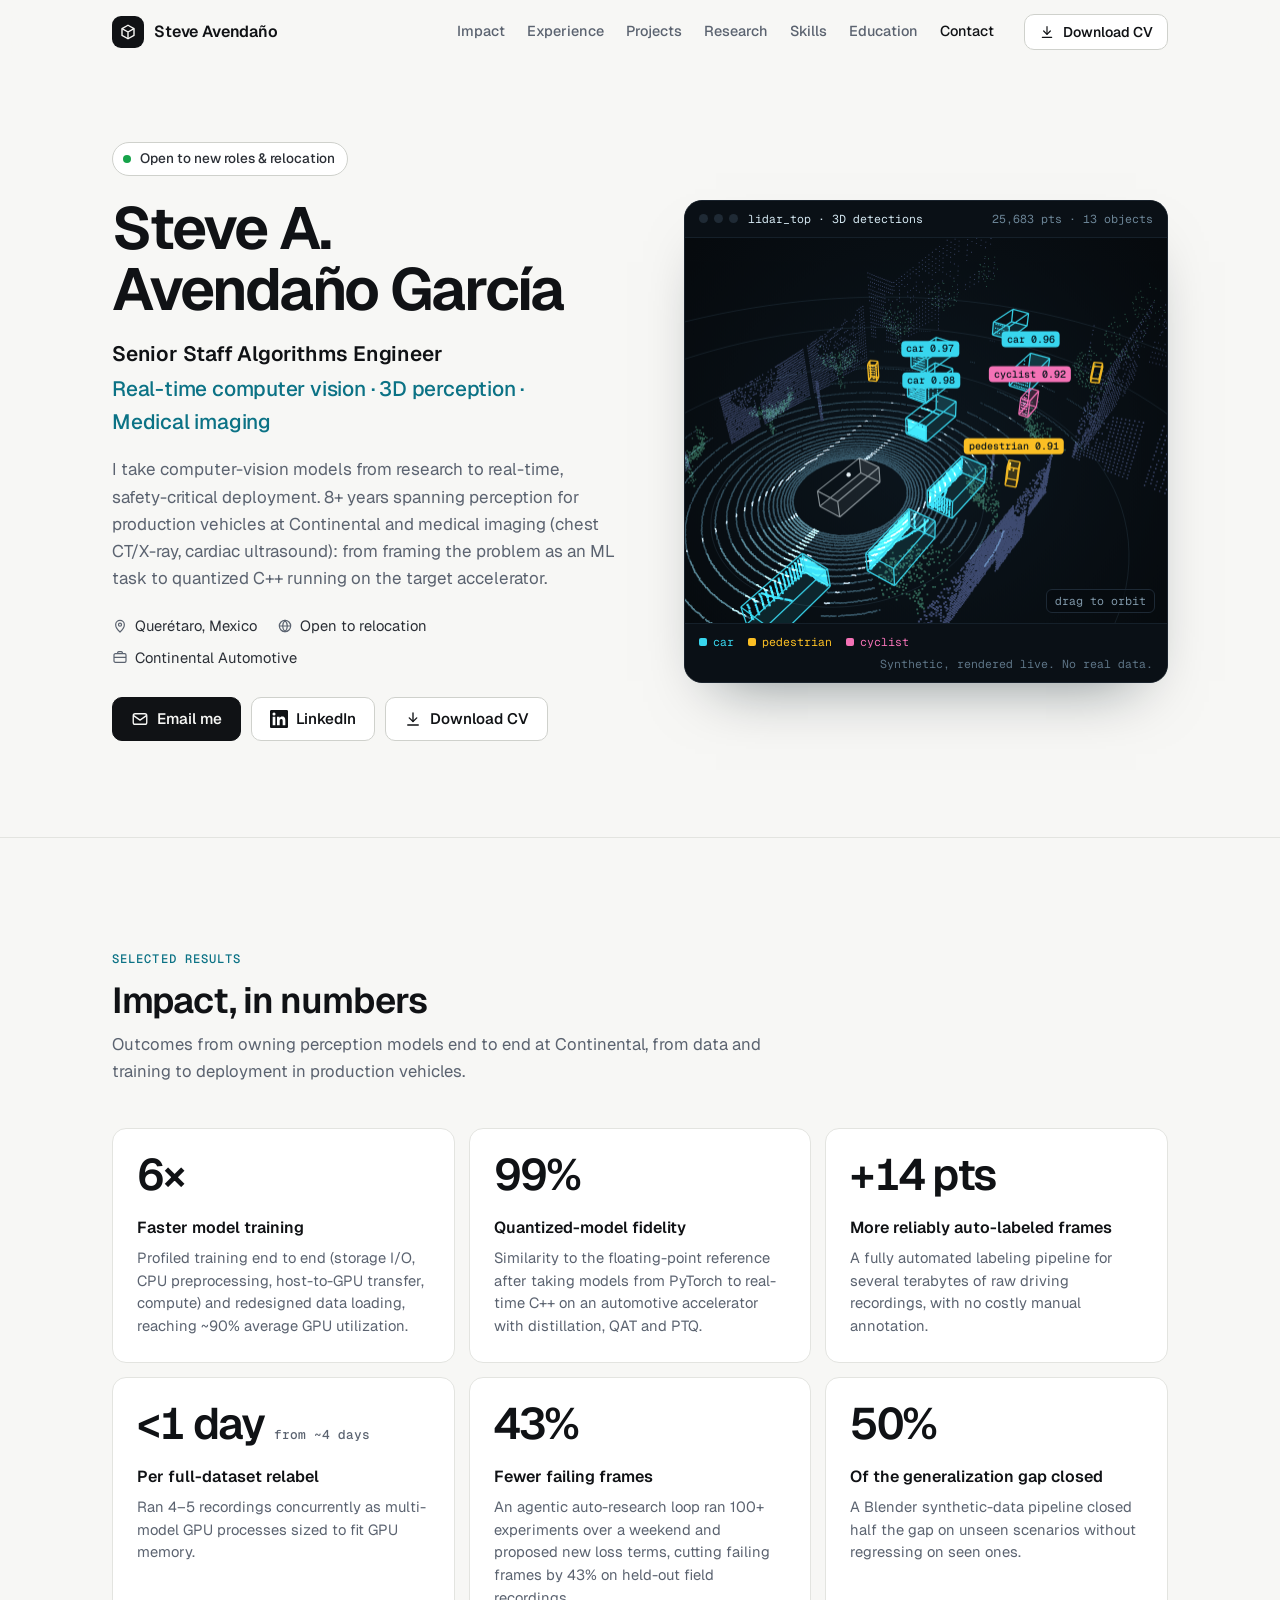
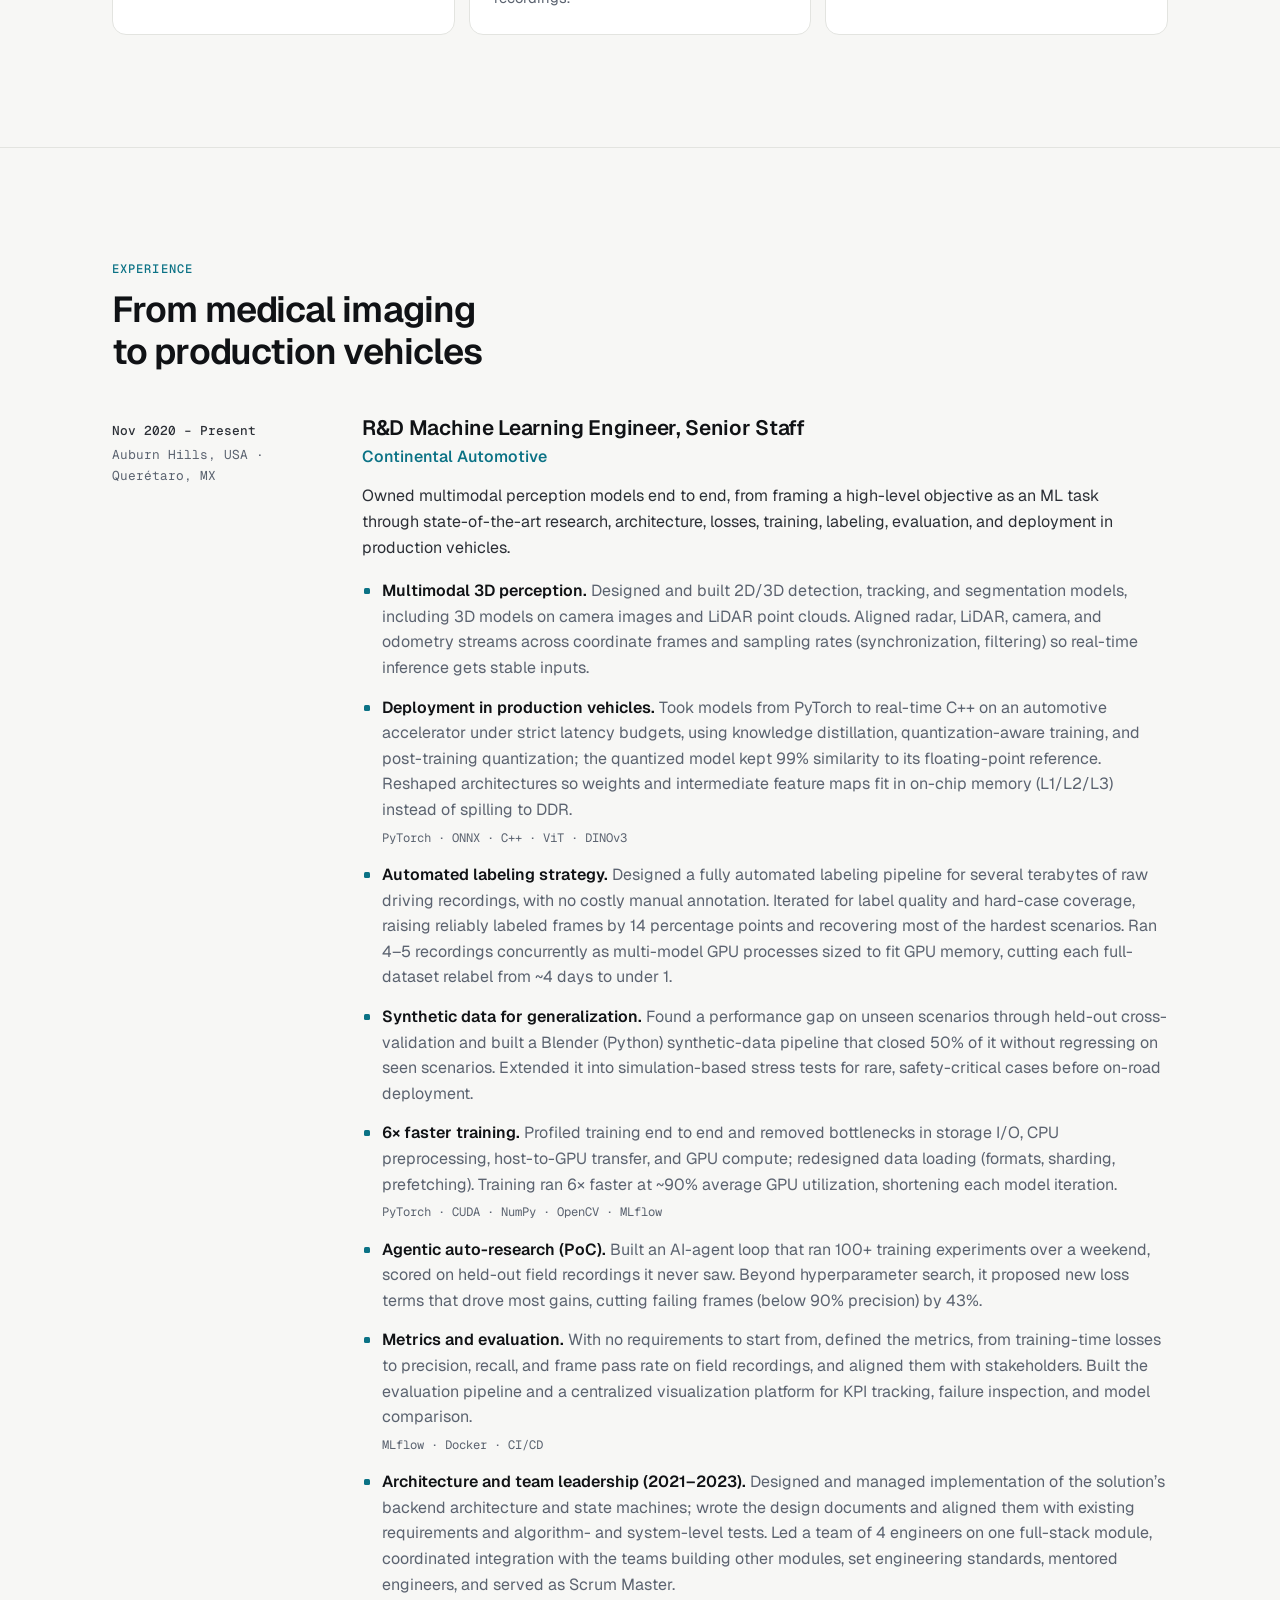
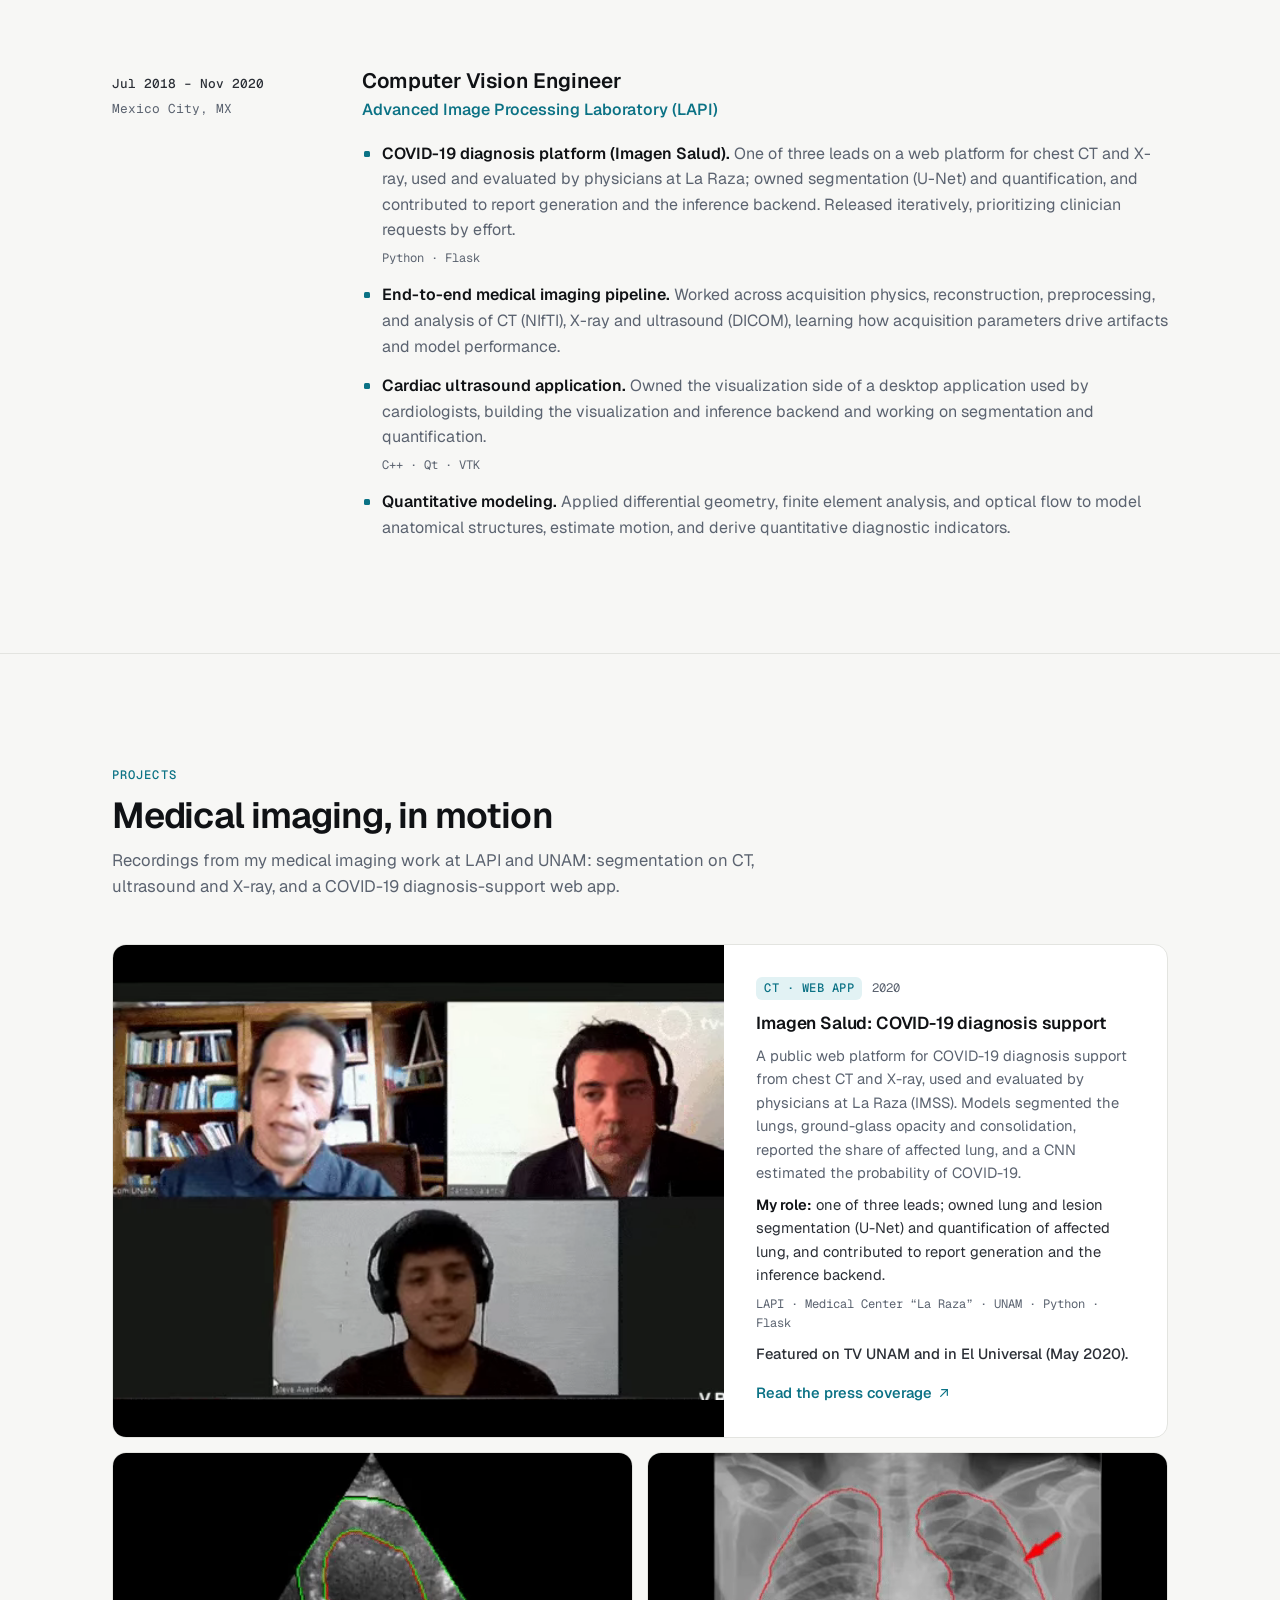
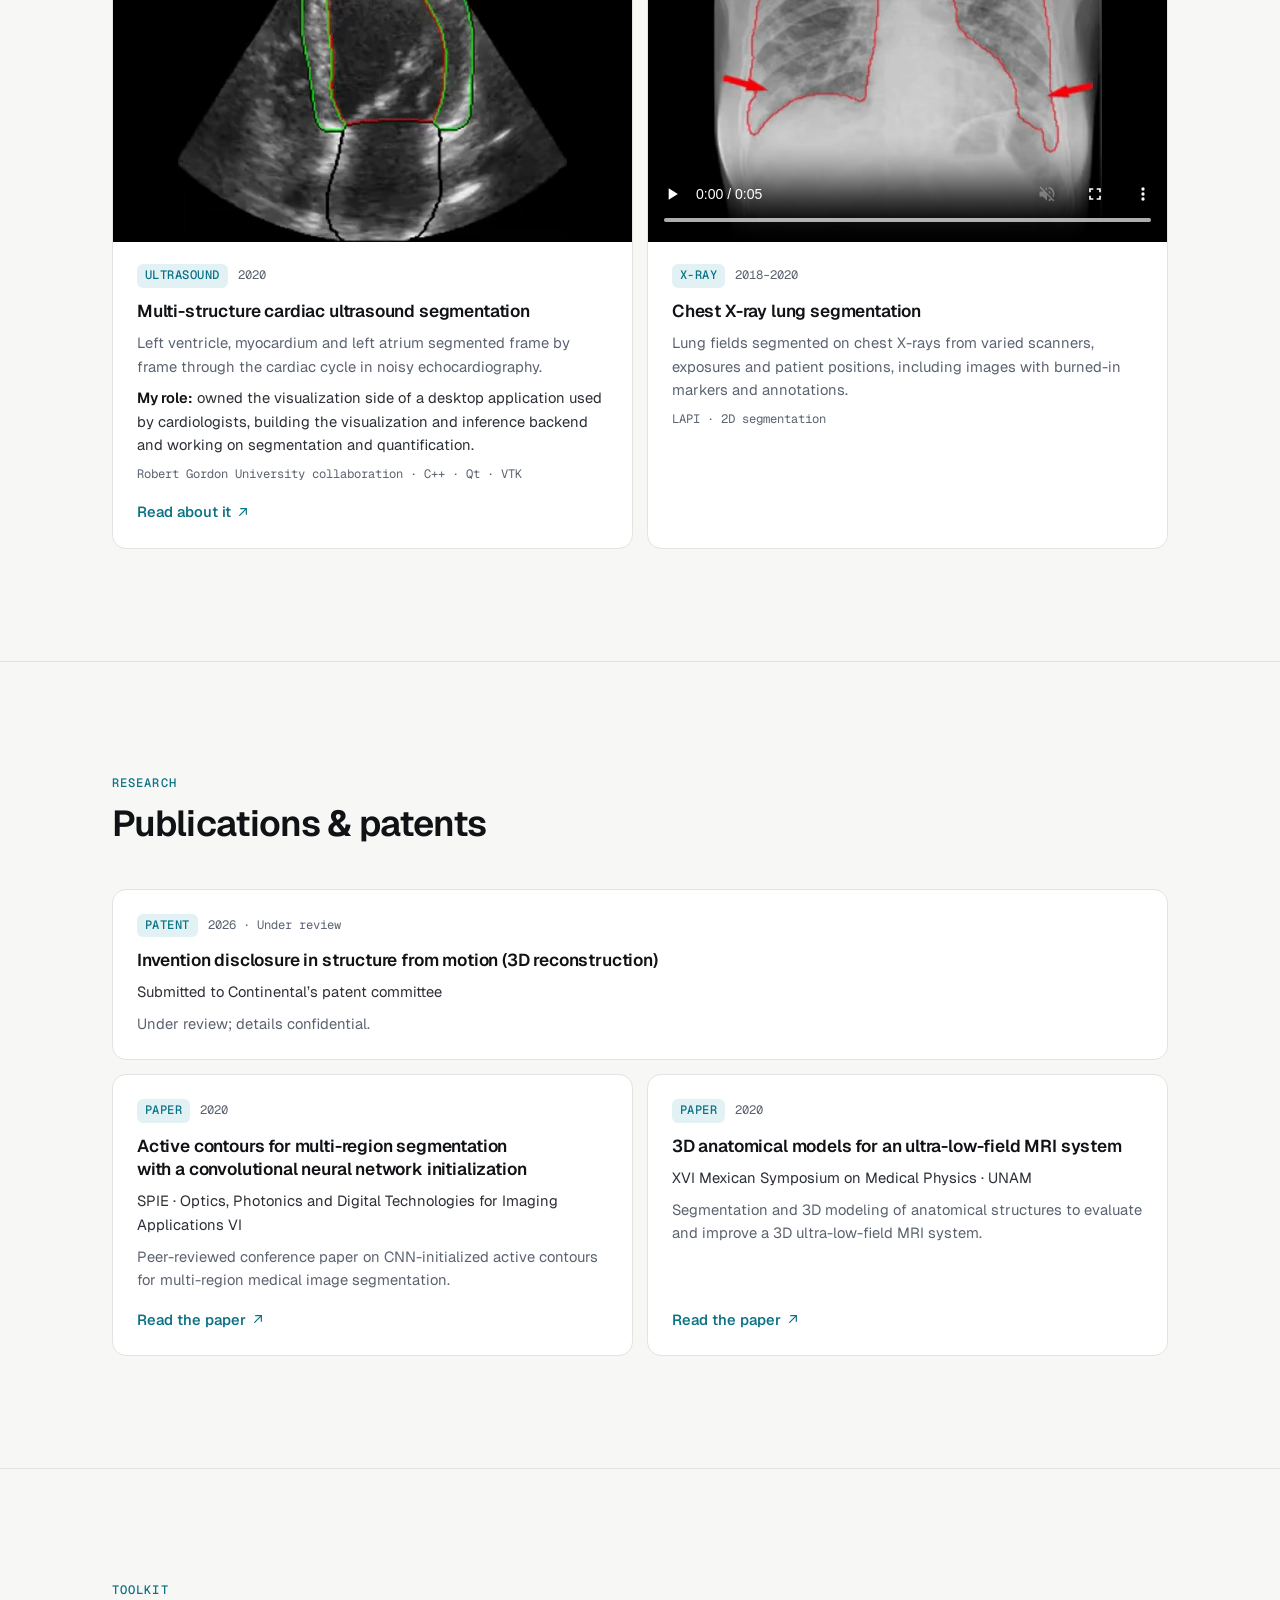
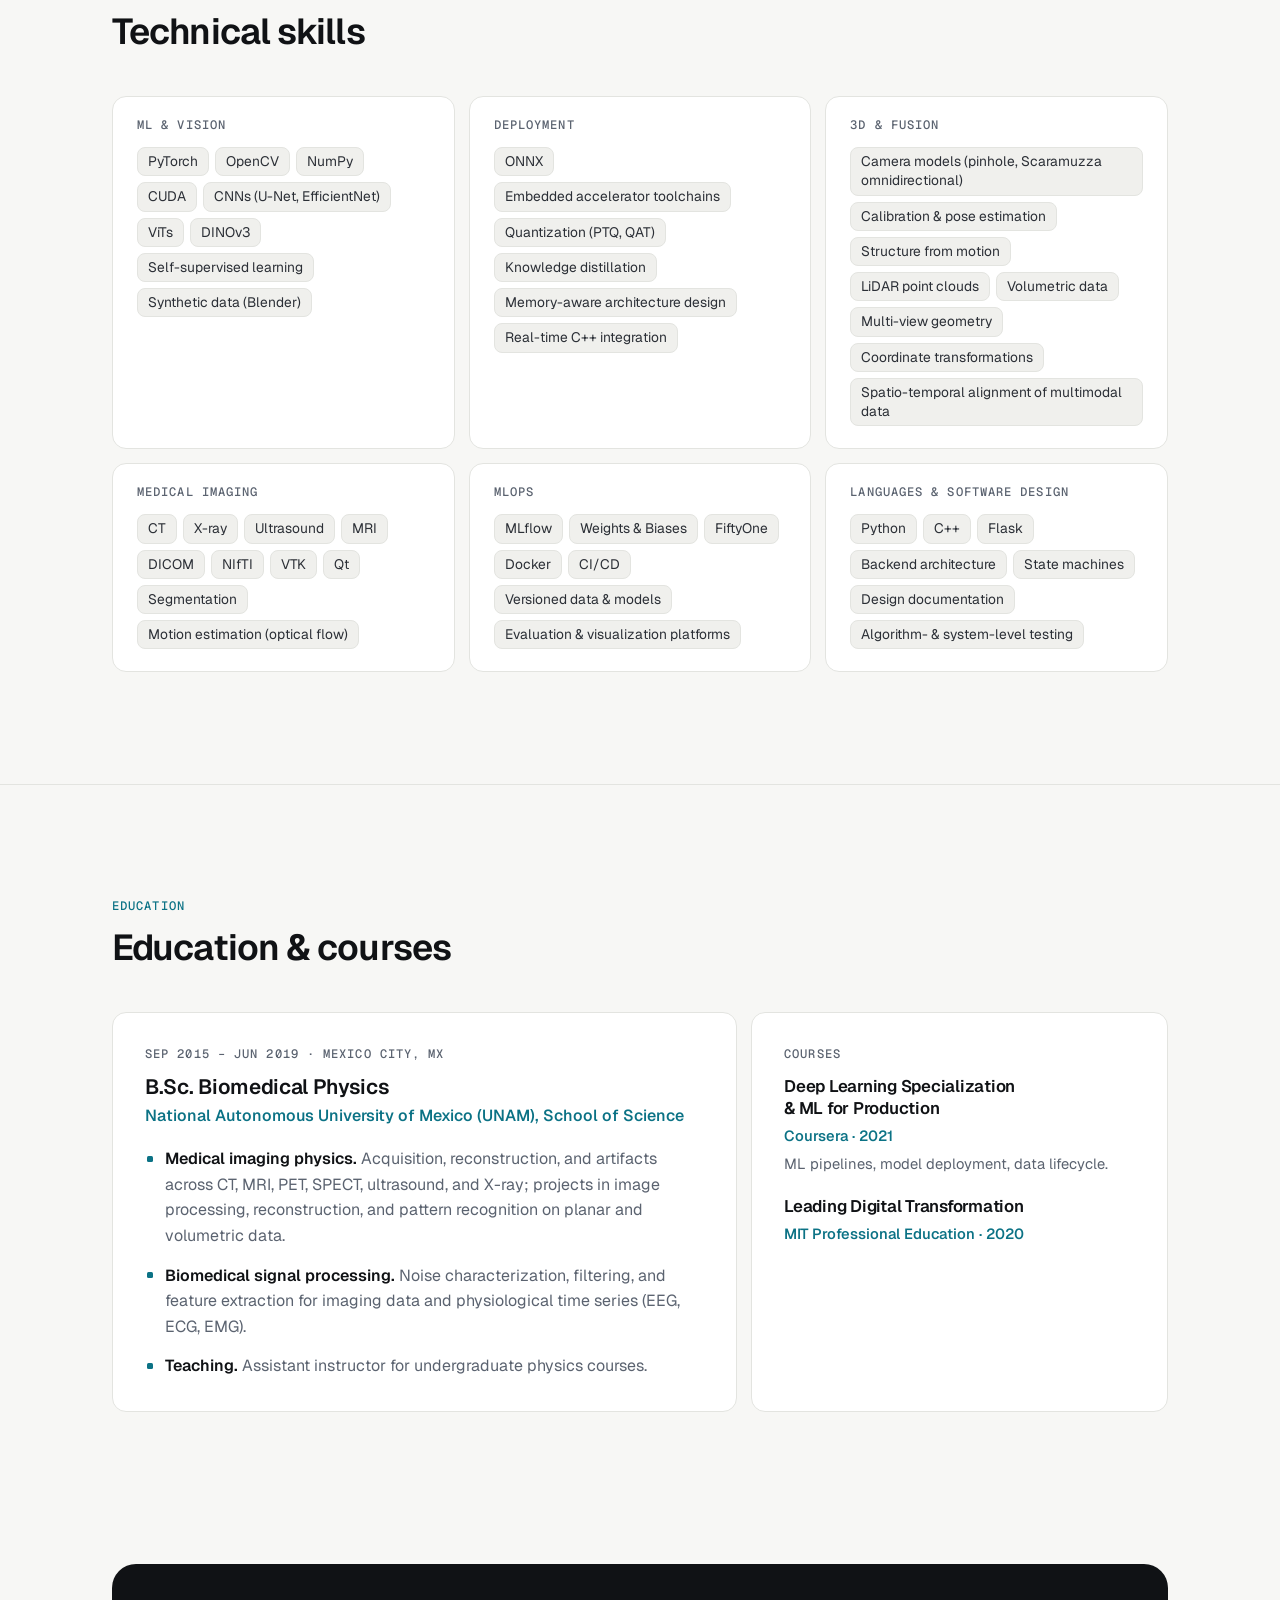
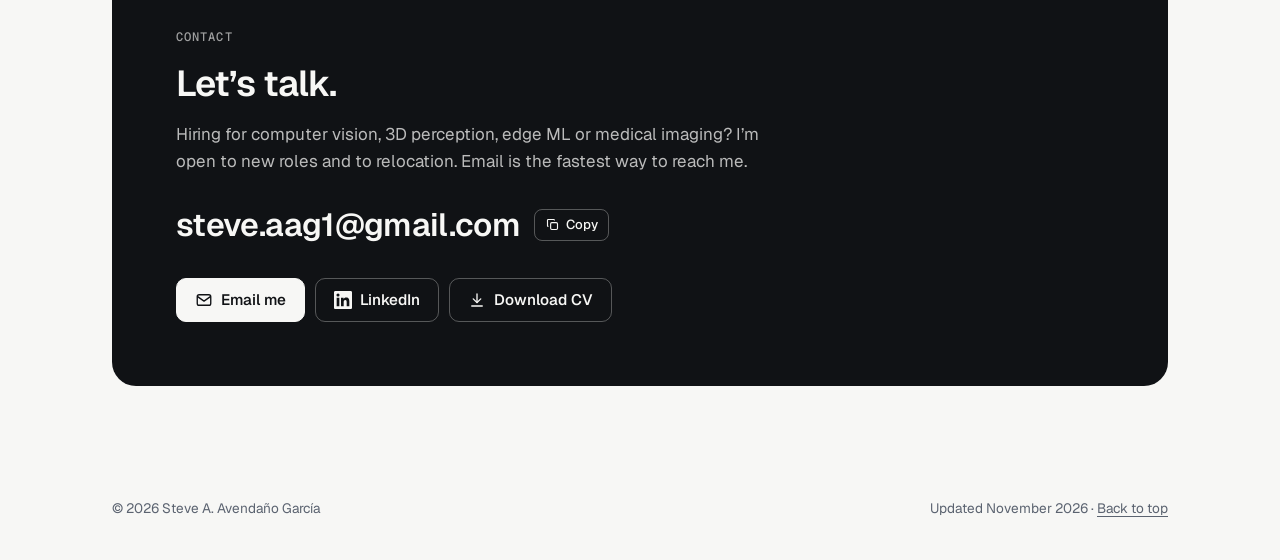
==== index.html @ c2e152b2 "Personal landing page Static one-page site for recruiters, served by GitHub Pages: CV content, impac" ====
<!doctype html>
<html lang="en">
<head>
  <meta charset="utf-8">
  <meta name="viewport" content="width=device-width, initial-scale=1">
  <title>Steve Avendaño · Senior Staff Algorithms Engineer · Computer Vision & Medical Imaging</title>
  <meta name="description" content="Senior Staff ML and algorithms engineer with 8+ years taking computer-vision models from R&D to real-time, safety-critical deployment in production vehicles, with a biomedical physics background in medical imaging. Querétaro, Mexico · open to relocation.">
  <meta name="author" content="Steve A. Avendaño García">
  <link rel="canonical" href="https://steve2ag.github.io/">

  <meta property="og:type" content="profile">
  <meta property="og:site_name" content="Steve A. Avendaño García">
  <meta property="og:title" content="Steve A. Avendaño García · Senior Staff Algorithms Engineer">
  <meta property="og:description" content="Real-time computer vision, 3D perception and medical imaging. 8+ years taking models from research to production vehicles.">
  <meta property="og:url" content="https://steve2ag.github.io/">
  <meta property="og:image" content="https://steve2ag.github.io/assets/og-image.png">
  <meta property="og:image:width" content="1200">
  <meta property="og:image:height" content="630">
  <meta property="og:image:alt" content="Steve A. Avendaño García, Senior Staff Algorithms Engineer, next to a LiDAR-style point cloud with 3D detection boxes.">
  <meta property="profile:first_name" content="Steve">
  <meta property="profile:last_name" content="Avendaño García">
  <meta name="twitter:card" content="summary_large_image">

  <meta name="theme-color" content="#f7f7f5" media="(prefers-color-scheme: light)">
  <meta name="theme-color" content="#0b0d10" media="(prefers-color-scheme: dark)">
  <link rel="icon" href="assets/favicon.svg" type="image/svg+xml">

  <link rel="preconnect" href="https://fonts.googleapis.com">
  <link rel="preconnect" href="https://fonts.gstatic.com" crossorigin>
  <link rel="stylesheet" href="https://fonts.googleapis.com/css2?family=Geist:wght@400..700&family=Geist+Mono:wght@400..600&display=swap">
  <link rel="stylesheet" href="assets/styles.css">

  <script type="application/ld+json">
  {
    "@context": "https://schema.org",
    "@type": "Person",
    "name": "Steve A. Avendaño García",
    "jobTitle": "Senior Staff Algorithms Engineer",
    "description": "ML and algorithms engineer specializing in real-time computer vision, 3D perception and medical imaging.",
    "url": "https://steve2ag.github.io/",
    "email": "mailto:steve.aag1@gmail.com",
    "address": { "@type": "PostalAddress", "addressLocality": "Querétaro", "addressCountry": "MX" },
    "worksFor": { "@type": "Organization", "name": "Continental Automotive" },
    "alumniOf": { "@type": "CollegeOrUniversity", "name": "National Autonomous University of Mexico (UNAM)" },
    "knowsAbout": ["Computer vision", "Machine learning", "3D perception", "Sensor fusion", "LiDAR point clouds", "Model quantization", "Edge deployment", "Medical imaging", "PyTorch", "C++"],
    "sameAs": ["https://www.linkedin.com/in/steve-alejandro-a-61340a194/"]
  }
  </script>
</head>
<body>
  <svg width="0" height="0" style="position:absolute" aria-hidden="true" focusable="false">
    <symbol id="i-cube" viewBox="0 0 24 24"><g fill="none" stroke="currentColor" stroke-width="1.9" stroke-linejoin="round"><path d="M12 3 20 7.5v9L12 21l-8-4.5v-9z"/><path d="m4 7.5 8 4.5 8-4.5M12 12v9"/></g></symbol>
    <symbol id="i-mail" viewBox="0 0 24 24"><g fill="none" stroke="currentColor" stroke-width="1.8" stroke-linecap="round" stroke-linejoin="round"><rect x="3" y="5" width="18" height="14" rx="2.5"/><path d="m3.5 7.5 8.5 6 8.5-6"/></g></symbol>
    <symbol id="i-linkedin" viewBox="0 0 24 24"><path fill="currentColor" d="M20.45 20.45h-3.55v-5.57c0-1.33-.03-3.04-1.85-3.04-1.85 0-2.14 1.45-2.14 2.94v5.67H9.35V9h3.41v1.56h.05c.48-.9 1.64-1.85 3.37-1.85 3.6 0 4.27 2.37 4.27 5.46v6.28zM5.34 7.43a2.06 2.06 0 1 1 0-4.13 2.06 2.06 0 0 1 0 4.13zM7.12 20.45H3.56V9h3.56v11.45zM22.23 0H1.77C.79 0 0 .77 0 1.73v20.54C0 23.23.79 24 1.77 24h20.45c.98 0 1.78-.77 1.78-1.73V1.73C24 .77 23.2 0 22.22 0z"/></symbol>
    <symbol id="i-download" viewBox="0 0 24 24"><g fill="none" stroke="currentColor" stroke-width="1.8" stroke-linecap="round" stroke-linejoin="round"><path d="M12 4v11"/><path d="m7 10.5 5 5 5-5"/><path d="M5 20h14"/></g></symbol>
    <symbol id="i-arrow" viewBox="0 0 24 24"><g fill="none" stroke="currentColor" stroke-width="1.8" stroke-linecap="round" stroke-linejoin="round"><path d="M7 17 17 7"/><path d="M8.5 7H17v8.5"/></g></symbol>
    <symbol id="i-pin" viewBox="0 0 24 24"><g fill="none" stroke="currentColor" stroke-width="1.8" stroke-linejoin="round"><path d="M12 21s-6.5-5.8-6.5-11a6.5 6.5 0 0 1 13 0c0 5.2-6.5 11-6.5 11z"/><circle cx="12" cy="10" r="2.3"/></g></symbol>
    <symbol id="i-globe" viewBox="0 0 24 24"><g fill="none" stroke="currentColor" stroke-width="1.8"><circle cx="12" cy="12" r="8.5"/><path d="M3.5 12h17M12 3.5c2.3 2.4 3.5 5.2 3.5 8.5s-1.2 6.1-3.5 8.5c-2.3-2.4-3.5-5.2-3.5-8.5S9.7 5.9 12 3.5z"/></g></symbol>
    <symbol id="i-briefcase" viewBox="0 0 24 24"><g fill="none" stroke="currentColor" stroke-width="1.8" stroke-linejoin="round"><rect x="3" y="7" width="18" height="13" rx="2"/><path d="M8.5 7V5.5A1.5 1.5 0 0 1 10 4h4a1.5 1.5 0 0 1 1.5 1.5V7M3 12.5h18"/></g></symbol>
    <symbol id="i-copy" viewBox="0 0 24 24"><g fill="none" stroke="currentColor" stroke-width="1.8" stroke-linejoin="round"><rect x="9" y="9" width="11" height="11" rx="2"/><path d="M5.5 15H5a1 1 0 0 1-1-1V5a1 1 0 0 1 1-1h9a1 1 0 0 1 1 1v.5"/></g></symbol>
  </svg>

  <a class="skip" href="#main">Skip to content</a>

  <header class="site-header" id="site-header">
    <div class="wrap site-header__inner">
      <a class="brand" href="#top" aria-label="Steve Avendaño, back to top">
        <span class="brand__mark"><svg class="icon"><use href="#i-cube"/></svg></span>
        <span class="brand__name">Steve Avendaño</span>
      </a>
      <nav class="site-nav" aria-label="Sections">
        <ul>
          <li><a href="#impact">Impact</a></li>
          <li><a href="#experience">Experience</a></li>
          <li><a href="#projects">Projects</a></li>
          <li><a href="#research">Research</a></li>
          <li><a href="#skills">Skills</a></li>
          <li><a href="#education">Education</a></li>
          <li><a href="#contact">Contact</a></li>
        </ul>
      </nav>
      <a class="btn btn--sm" href="data/Steve_Avendano_CV.pdf" download="Steve_Avendano_CV.pdf">
        <svg class="icon" aria-hidden="true"><use href="#i-download"/></svg>Download CV
      </a>
    </div>
  </header>

  <main id="main">
    <section class="hero" id="top">
      <div class="wrap hero__grid">
        <div class="hero__text">
          <p class="status"><span class="status__dot" aria-hidden="true"></span>Open to new roles &amp; relocation</p>
          <h1>Steve A. Avendaño García</h1>
          <p class="hero__role">
            Senior Staff Algorithms Engineer
            <span><span class="nowrap">Real-time computer vision</span> · <span class="nowrap">3D perception</span> · <span class="nowrap">Medical imaging</span></span>
          </p>
          <p class="hero__lead">
            I take computer-vision models from research to real-time, safety-critical deployment.
            8+ years spanning perception for production vehicles at Continental and medical imaging
            (chest CT/<span class="nowrap">X-ray</span>, cardiac ultrasound): from framing the problem as an ML task to quantized C++ running
            on the target accelerator.
          </p>
          <ul class="hero__meta">
            <li><svg class="icon" aria-hidden="true"><use href="#i-pin"/></svg>Querétaro, Mexico</li>
            <li><svg class="icon" aria-hidden="true"><use href="#i-globe"/></svg>Open to relocation</li>
            <li><svg class="icon" aria-hidden="true"><use href="#i-briefcase"/></svg>Continental Automotive</li>
          </ul>
          <div class="hero__cta">
            <a class="btn btn--primary" href="mailto:steve.aag1@gmail.com">
              <svg class="icon" aria-hidden="true"><use href="#i-mail"/></svg>Email me
            </a>
            <a class="btn" href="https://www.linkedin.com/in/steve-alejandro-a-61340a194/" target="_blank" rel="noopener">
              <svg class="icon" aria-hidden="true"><use href="#i-linkedin"/></svg>LinkedIn
            </a>
            <a class="btn" href="data/Steve_Avendano_CV.pdf" download="Steve_Avendano_CV.pdf">
              <svg class="icon" aria-hidden="true"><use href="#i-download"/></svg>Download CV
            </a>
          </div>
        </div>

        <figure class="viewer" aria-label="Interactive illustration: a procedurally generated LiDAR-style street scene with 3D detection boxes">
          <div class="viewer__bar">
            <span class="viewer__dots" aria-hidden="true"><i></i><i></i><i></i></span>
            <span class="viewer__title">lidar_top · 3D detections</span>
            <span class="viewer__stats"><span id="scene-points"></span><span class="viewer__objects" id="scene-objects"></span></span>
          </div>
          <div class="viewer__stage">
            <canvas id="scene" aria-hidden="true"></canvas>
            <span class="viewer__hint" id="scene-hint" aria-hidden="true">drag to orbit</span>
          </div>
          <figcaption class="viewer__legend">
            <span class="legend legend--car">car</span>
            <span class="legend legend--ped">pedestrian</span>
            <span class="legend legend--cyc">cyclist</span>
            <span class="viewer__note">Synthetic, rendered live. No real data.</span>
          </figcaption>
        </figure>
      </div>
    </section>

    <section class="section" id="impact" aria-labelledby="impact-title">
      <div class="wrap">
        <header class="section__head">
          <p class="eyebrow">Selected results</p>
          <h2 id="impact-title">Impact, in numbers</h2>
          <p class="section__intro">Outcomes from owning perception models end to end at Continental, from data and training to deployment in production vehicles.</p>
        </header>
        <ul class="metrics">
          <li class="metric">
            <p class="metric__value">6×</p>
            <p class="metric__label">Faster model training</p>
            <p class="metric__detail">Profiled training end to end (storage I/O, CPU preprocessing, host-to-GPU transfer, compute) and redesigned data loading, reaching ~90% average GPU utilization.</p>
          </li>
          <li class="metric">
            <p class="metric__value">99%</p>
            <p class="metric__label">Quantized-model fidelity</p>
            <p class="metric__detail">Similarity to the floating-point reference after taking models from PyTorch to real-time C++ on an automotive accelerator with distillation, QAT and PTQ.</p>
          </li>
          <li class="metric">
            <p class="metric__value">+14 pts</p>
            <p class="metric__label">More reliably auto-labeled frames</p>
            <p class="metric__detail">A fully automated labeling pipeline for several terabytes of raw driving recordings, with no costly manual annotation.</p>
          </li>
          <li class="metric">
            <p class="metric__value">&lt;1 day <span class="metric__from">from ~4 days</span></p>
            <p class="metric__label">Per full-dataset relabel</p>
            <p class="metric__detail">Ran 4–5 recordings concurrently as multi-model GPU processes sized to fit GPU memory.</p>
          </li>
          <li class="metric">
            <p class="metric__value">43%</p>
            <p class="metric__label">Fewer failing frames</p>
            <p class="metric__detail">An agentic auto-research loop ran 100+ experiments over a weekend and proposed new loss terms, cutting failing frames by 43% on held-out field recordings.</p>
          </li>
          <li class="metric">
            <p class="metric__value">50%</p>
            <p class="metric__label">Of the generalization gap closed</p>
            <p class="metric__detail">A Blender synthetic-data pipeline closed half the gap on unseen scenarios without regressing on seen ones.</p>
          </li>
        </ul>
      </div>
    </section>

    <section class="section" id="experience" aria-labelledby="experience-title">
      <div class="wrap">
        <header class="section__head">
          <p class="eyebrow">Experience</p>
          <h2 id="experience-title">From medical imaging to production vehicles</h2>
        </header>

        <div class="jobs">
          <article class="job">
            <div class="job__meta">
              <p class="job__dates">Nov 2020 – Present</p>
              <p>Auburn Hills, USA · Querétaro, MX</p>
            </div>
            <div class="job__body">
              <h3>R&amp;D Machine Learning Engineer, Senior Staff</h3>
              <p class="job__org">Continental Automotive</p>
              <p class="job__summary">Owned multimodal perception models end to end, from framing a high-level objective as an ML task through state-of-the-art research, architecture, losses, training, labeling, evaluation, and deployment in production vehicles.</p>
              <ul class="job__list">
                <li><strong>Multimodal 3D perception.</strong> Designed and built 2D/3D detection, tracking, and segmentation models, including 3D models on camera images and LiDAR point clouds. Aligned radar, LiDAR, camera, and odometry streams across coordinate frames and sampling rates (synchronization, filtering) so real-time inference gets stable inputs.</li>
                <li><strong>Deployment in production vehicles.</strong> Took models from PyTorch to real-time C++ on an automotive accelerator under strict latency budgets, using knowledge distillation, quantization-aware training, and post-training quantization; the quantized model kept 99% similarity to its floating-point reference. Reshaped architectures so weights and intermediate feature maps fit in on-chip memory (L1/L2/L3) instead of spilling to DDR.
                  <span class="stack">PyTorch · ONNX · C++ · ViT · DINOv3</span></li>
                <li><strong>Automated labeling strategy.</strong> Designed a fully automated labeling pipeline for several terabytes of raw driving recordings, with no costly manual annotation. Iterated for label quality and hard-case coverage, raising reliably labeled frames by 14 percentage points and recovering most of the hardest scenarios. Ran 4–5 recordings concurrently as multi-model GPU processes sized to fit GPU memory, cutting each full-dataset relabel from ~4 days to under 1.</li>
                <li><strong>Synthetic data for generalization.</strong> Found a performance gap on unseen scenarios through held-out cross-validation and built a Blender (Python) synthetic-data pipeline that closed 50% of it without regressing on seen scenarios. Extended it into simulation-based stress tests for rare, safety-critical cases before on-road deployment.</li>
                <li><strong>6× faster training.</strong> Profiled training end to end and removed bottlenecks in storage I/O, CPU preprocessing, host-to-GPU transfer, and GPU compute; redesigned data loading (formats, sharding, prefetching). Training ran 6× faster at ~90% average GPU utilization, shortening each model iteration.
                  <span class="stack">PyTorch · CUDA · NumPy · OpenCV · MLflow</span></li>
                <li><strong>Agentic auto-research (PoC).</strong> Built an AI-agent loop that ran 100+ training experiments over a weekend, scored on held-out field recordings it never saw. Beyond hyperparameter search, it proposed new loss terms that drove most gains, cutting failing frames (below 90% precision) by 43%.</li>
                <li><strong>Metrics and evaluation.</strong> With no requirements to start from, defined the metrics, from training-time losses to precision, recall, and frame pass rate on field recordings, and aligned them with stakeholders. Built the evaluation pipeline and a centralized visualization platform for KPI tracking, failure inspection, and model comparison.
                  <span class="stack">MLflow · Docker · CI/CD</span></li>
                <li><strong>Architecture and team leadership (2021–2023).</strong> Designed and managed implementation of the solution’s backend architecture and state machines; wrote the design documents and aligned them with existing requirements and algorithm- and system-level tests. Led a team of 4 engineers on one full-stack module, coordinated integration with the teams building other modules, set engineering standards, mentored engineers, and served as Scrum Master.</li>
              </ul>
            </div>
          </article>

          <article class="job">
            <div class="job__meta">
              <p class="job__dates">Jul 2018 – Nov 2020</p>
              <p>Mexico City, MX</p>
            </div>
            <div class="job__body">
              <h3>Computer Vision Engineer</h3>
              <p class="job__org">Advanced Image Processing Laboratory (LAPI)</p>
              <ul class="job__list">
                <li><strong>COVID-19 diagnosis platform (Imagen Salud).</strong> One of three leads on a web platform for chest CT and X-ray, used and evaluated by physicians at La Raza; owned segmentation (U-Net) and quantification, and contributed to report generation and the inference backend. Released iteratively, prioritizing clinician requests by effort.
                  <span class="stack">Python · Flask</span></li>
                <li><strong>End-to-end medical imaging pipeline.</strong> Worked across acquisition physics, reconstruction, preprocessing, and analysis of CT (NIfTI), X-ray and ultrasound (DICOM), learning how acquisition parameters drive artifacts and model performance.</li>
                <li><strong>Cardiac ultrasound application.</strong> Owned the visualization side of a desktop application used by cardiologists, building the visualization and inference backend and working on segmentation and quantification.
                  <span class="stack">C++ · Qt · VTK</span></li>
                <li><strong>Quantitative modeling.</strong> Applied differential geometry, finite element analysis, and optical flow to model anatomical structures, estimate motion, and derive quantitative diagnostic indicators.</li>
              </ul>
            </div>
          </article>
        </div>
      </div>
    </section>

    <section class="section" id="projects" aria-labelledby="projects-title">
      <div class="wrap">
        <header class="section__head">
          <p class="eyebrow">Projects</p>
          <h2 id="projects-title">Medical imaging, in motion</h2>
          <p class="section__intro">Recordings from my medical imaging work at LAPI and UNAM: segmentation on CT, ultrasound and X-ray, and a COVID-19 diagnosis-support web app.</p>
        </header>
        <ul class="shots">
          <li class="shot shot--wide">
            <div class="shot__media">
              <video muted loop playsinline controls preload="none" poster="assets/work/imagen-salud.jpg" aria-label="TV UNAM segment on Imagen Salud: the project team, Steve introduced as part of research and development at UNAM's Centro Virtual de Computación, then a screen recording of the web app showing CT slices with segmented lung lesions and a COVID-19 probability">
                <source src="assets/work/imagen-salud.mp4" type="video/mp4">
                <source src="assets/work/imagen-salud.webm" type="video/webm">
              </video>
            </div>
            <div class="shot__body">
              <p class="pub__top"><span class="badge">CT · Web app</span><span>2020</span></p>
              <h3>Imagen Salud: <span class="nowrap">COVID-19</span> diagnosis support</h3>
              <p class="shot__desc">A public web platform for COVID-19 diagnosis support from chest CT and X-ray, used and evaluated by physicians at La Raza (IMSS). Models segmented the lungs, ground-glass opacity and consolidation, reported the share of affected lung, and a CNN estimated the probability of COVID-19.</p>
              <p class="shot__role"><strong>My role:</strong> one of three leads; owned lung and lesion segmentation (U-Net) and quantification of affected lung, and contributed to report generation and the inference backend.</p>
              <p class="shot__meta">LAPI · Medical Center “La Raza” · UNAM · Python · Flask</p>
              <p class="shot__press">Featured on TV UNAM and in El Universal (May 2020).</p>
              <a class="pub__link" href="https://www.eluniversal.com.mx/english/unam-develops-auxiliary-computing-system-covid-19-diagnosis/" target="_blank" rel="noopener">Read the press coverage<svg class="icon" aria-hidden="true"><use href="#i-arrow"/></svg></a>
            </div>
          </li>
          <li class="shot">
            <div class="shot__media">
              <video muted loop playsinline controls preload="none" poster="assets/work/cardiac-ultrasound.jpg" aria-label="Echocardiogram with contours tracking the left ventricle, myocardium and left atrium through the cardiac cycle">
                <source src="assets/work/cardiac-ultrasound.mp4" type="video/mp4">
                <source src="assets/work/cardiac-ultrasound.webm" type="video/webm">
              </video>
            </div>
            <div class="shot__body">
              <p class="pub__top"><span class="badge">Ultrasound</span><span>2020</span></p>
              <h3>Multi-structure cardiac ultrasound segmentation</h3>
              <p class="shot__desc">Left ventricle, myocardium and left atrium segmented frame by frame through the cardiac cycle in noisy echocardiography.</p>
              <p class="shot__role"><strong>My role:</strong> owned the visualization side of a desktop application used by cardiologists, building the visualization and inference backend and working on segmentation and quantification.</p>
              <p class="shot__meta">Robert Gordon University collaboration · C++ · Qt · VTK</p>
              <a class="pub__link" href="https://www.rgu.ac.uk/news/news-2020/2876-rgu-partners-with-unam-on-innovative-cardiovascular-research-in-mexico" target="_blank" rel="noopener">Read about it<svg class="icon" aria-hidden="true"><use href="#i-arrow"/></svg></a>
            </div>
          </li>
          <li class="shot">
            <div class="shot__media">
              <video muted loop playsinline controls preload="none" poster="assets/work/chest-xray.jpg" aria-label="Chest X-rays from different sources with the segmented lung fields outlined in red">
                <source src="assets/work/chest-xray.mp4" type="video/mp4">
                <source src="assets/work/chest-xray.webm" type="video/webm">
              </video>
            </div>
            <div class="shot__body">
              <p class="pub__top"><span class="badge">X-ray</span><span>2018–2020</span></p>
              <h3>Chest X-ray lung segmentation</h3>
              <p class="shot__desc">Lung fields segmented on chest X-rays from varied scanners, exposures and patient positions, including images with burned-in markers and annotations.</p>
              <p class="shot__meta">LAPI · 2D segmentation</p>
            </div>
          </li>
        </ul>
      </div>
    </section>

    <section class="section" id="research" aria-labelledby="research-title">
      <div class="wrap">
        <header class="section__head">
          <p class="eyebrow">Research</p>
          <h2 id="research-title">Publications &amp; patents</h2>
        </header>
        <ul class="pubs">
          <li class="pub pub--wide">
            <p class="pub__top"><span class="badge">Patent</span><span>2026 · Under review</span></p>
            <h3>Invention disclosure in structure from motion (3D reconstruction)</h3>
            <p class="pub__venue">Submitted to Continental’s patent committee</p>
            <p class="pub__desc">Under review; details confidential.</p>
          </li>
          <li class="pub">
            <p class="pub__top"><span class="badge">Paper</span><span>2020</span></p>
            <h3>Active contours for multi-region segmentation with a convolutional neural network initialization</h3>
            <p class="pub__venue">SPIE · Optics, Photonics and Digital Technologies for Imaging Applications VI</p>
            <p class="pub__desc">Peer-reviewed conference paper on CNN-initialized active contours for multi-region medical image segmentation.</p>
            <a class="pub__link" href="https://doi.org/10.1117/12.2556928" target="_blank" rel="noopener">Read the paper<svg class="icon" aria-hidden="true"><use href="#i-arrow"/></svg></a>
          </li>
          <li class="pub">
            <p class="pub__top"><span class="badge">Paper</span><span>2020</span></p>
            <h3>3D anatomical models for an ultra-low-field MRI system</h3>
            <p class="pub__venue">XVI Mexican Symposium on Medical Physics · UNAM</p>
            <p class="pub__desc">Segmentation and 3D modeling of anatomical structures to evaluate and improve a 3D ultra-low-field MRI system.</p>
            <a class="pub__link" href="https://pubs.aip.org/aip/acp/article/2348/1/050012/999875/Development-of-anatomical-phantoms-for-an-ultra" target="_blank" rel="noopener">Read the paper<svg class="icon" aria-hidden="true"><use href="#i-arrow"/></svg></a>
          </li>
        </ul>
      </div>
    </section>

    <section class="section" id="skills" aria-labelledby="skills-title">
      <div class="wrap">
        <header class="section__head">
          <p class="eyebrow">Toolkit</p>
          <h2 id="skills-title">Technical skills</h2>
        </header>
        <div class="skills">
          <div class="skill-group">
            <h3>ML &amp; vision</h3>
            <ul class="chips">
              <li>PyTorch</li><li>OpenCV</li><li>NumPy</li><li>CUDA</li><li>CNNs (U-Net, EfficientNet)</li><li>ViTs</li><li>DINOv3</li><li>Self-supervised learning</li><li>Synthetic data (Blender)</li>
            </ul>
          </div>
          <div class="skill-group">
            <h3>Deployment</h3>
            <ul class="chips">
              <li>ONNX</li><li>Embedded accelerator toolchains</li><li>Quantization (PTQ, QAT)</li><li>Knowledge distillation</li><li>Memory-aware architecture design</li><li>Real-time C++ integration</li>
            </ul>
          </div>
          <div class="skill-group">
            <h3>3D &amp; fusion</h3>
            <ul class="chips">
              <li>Camera models (pinhole, Scaramuzza omnidirectional)</li><li>Calibration &amp; pose estimation</li><li>Structure from motion</li><li>LiDAR point clouds</li><li>Volumetric data</li><li>Multi-view geometry</li><li>Coordinate transformations</li><li>Spatio-temporal alignment of multimodal data</li>
            </ul>
          </div>
          <div class="skill-group">
            <h3>Medical imaging</h3>
            <ul class="chips">
              <li>CT</li><li>X-ray</li><li>Ultrasound</li><li>MRI</li><li>DICOM</li><li>NIfTI</li><li>VTK</li><li>Qt</li><li>Segmentation</li><li>Motion estimation (optical flow)</li>
            </ul>
          </div>
          <div class="skill-group">
            <h3>MLOps</h3>
            <ul class="chips">
              <li>MLflow</li><li>Weights &amp; Biases</li><li>FiftyOne</li><li>Docker</li><li>CI/CD</li><li>Versioned data &amp; models</li><li>Evaluation &amp; visualization platforms</li>
            </ul>
          </div>
          <div class="skill-group">
            <h3>Languages &amp; software design</h3>
            <ul class="chips">
              <li>Python</li><li>C++</li><li>Flask</li><li>Backend architecture</li><li>State machines</li><li>Design documentation</li><li>Algorithm- &amp; system-level testing</li>
            </ul>
          </div>
        </div>
      </div>
    </section>

    <section class="section" id="education" aria-labelledby="education-title">
      <div class="wrap">
        <header class="section__head">
          <p class="eyebrow">Education</p>
          <h2 id="education-title">Education &amp; courses</h2>
        </header>
        <div class="edu">
          <article class="card">
            <p class="card__meta">Sep 2015 – Jun 2019 · Mexico City, MX</p>
            <h3>B.Sc. Biomedical Physics</h3>
            <p class="job__org">National Autonomous University of Mexico (UNAM), School of Science</p>
            <ul class="job__list">
              <li><strong>Medical imaging physics.</strong> Acquisition, reconstruction, and artifacts across CT, MRI, PET, SPECT, ultrasound, and X-ray; projects in image processing, reconstruction, and pattern recognition on planar and volumetric data.</li>
              <li><strong>Biomedical signal processing.</strong> Noise characterization, filtering, and feature extraction for imaging data and physiological time series (EEG, ECG, EMG).</li>
              <li><strong>Teaching.</strong> Assistant instructor for undergraduate physics courses.</li>
            </ul>
          </article>
          <article class="card">
            <p class="card__meta">Courses</p>
            <ul class="courses">
              <li>
                <h3>Deep Learning Specialization &amp; ML for Production</h3>
                <p class="courses__org">Coursera · 2021</p>
                <p class="courses__desc">ML pipelines, model deployment, data lifecycle.</p>
              </li>
              <li>
                <h3>Leading Digital Transformation</h3>
                <p class="courses__org">MIT Professional Education · 2020</p>
              </li>
            </ul>
          </article>
        </div>
      </div>
    </section>

    <section class="contact" id="contact" aria-labelledby="contact-title">
      <div class="wrap">
        <div class="contact__panel">
          <p class="eyebrow eyebrow--on-ink">Contact</p>
          <h2 id="contact-title">Let’s talk.</h2>
          <p class="contact__text">Hiring for computer vision, 3D perception, edge ML or medical imaging? I’m open to new roles and to relocation. Email is the fastest way to reach me.</p>
          <div class="contact__email">
            <a href="mailto:steve.aag1@gmail.com">steve.aag1@gmail.com</a>
            <button class="copy" type="button" data-copy="steve.aag1@gmail.com">
              <svg class="icon" aria-hidden="true"><use href="#i-copy"/></svg><span>Copy</span>
            </button>
            <span class="visually-hidden" role="status" id="copy-status"></span>
          </div>
          <div class="contact__actions">
            <a class="btn btn--on-ink" href="mailto:steve.aag1@gmail.com">
              <svg class="icon" aria-hidden="true"><use href="#i-mail"/></svg>Email me
            </a>
            <a class="btn btn--ghost-on-ink" href="https://www.linkedin.com/in/steve-alejandro-a-61340a194/" target="_blank" rel="noopener">
              <svg class="icon" aria-hidden="true"><use href="#i-linkedin"/></svg>LinkedIn
            </a>
            <a class="btn btn--ghost-on-ink" href="data/Steve_Avendano_CV.pdf" download="Steve_Avendano_CV.pdf">
              <svg class="icon" aria-hidden="true"><use href="#i-download"/></svg>Download CV
            </a>
          </div>
        </div>
      </div>
    </section>
  </main>

  <footer class="site-footer">
    <div class="wrap">
      <p>© 2026 Steve A. Avendaño García</p>
      <p>Updated November 2026 · <a href="#top">Back to top</a></p>
    </div>
  </footer>

  <script src="assets/main.js" defer></script>
  <script src="assets/scene.js" defer></script>
</body>
</html>
---- assets/styles.css ----
/* ---------- Tokens ---------- */
:root {
  --bg: #f7f7f5;
  --surface: #ffffff;
  --surface-2: #f0f0ed;
  --ink: #101215;
  --ink-2: #2b2f36;
  --muted: #5b6370;
  --line: #e3e4e0;
  --line-strong: #cfd1cc;
  --accent: #0b7285;
  --accent-soft: #e2f2f4;
  --ok: #16a34a;

  --font-sans: "Geist", ui-sans-serif, system-ui, -apple-system, "Segoe UI", Roboto, sans-serif;
  --font-mono: "Geist Mono", ui-monospace, SFMono-Regular, Menlo, Consolas, monospace;
  --radius: 14px;
  --wrap: 1120px;
  --gutter: clamp(16px, 4vw, 32px);
  color-scheme: light;
}

@media (prefers-color-scheme: dark) {
  :root {
    --bg: #0b0d10;
    --surface: #111419;
    --surface-2: #181c22;
    --ink: #eceef1;
    --ink-2: #c8cdd5;
    --muted: #959dab;
    --line: #21262e;
    --line-strong: #2f353f;
    --accent: #4cc9dc;
    --accent-soft: #0f292e;
    --ok: #34d399;
    color-scheme: dark;
  }
}

/* ---------- Base ---------- */
*, *::before, *::after { box-sizing: border-box; }

html {
  -webkit-text-size-adjust: 100%;
  scroll-behavior: smooth;
  scroll-padding-top: 80px;
}

body {
  margin: 0;
  background: var(--bg);
  color: var(--ink);
  font-family: var(--font-sans);
  font-size: 1rem;
  line-height: 1.6;
  -webkit-font-smoothing: antialiased;
  text-rendering: optimizeLegibility;
}

h1, h2, h3 { margin: 0; line-height: 1.15; text-wrap: balance; }
p { margin: 0; }
ul { margin: 0; padding: 0; list-style: none; }
a { color: inherit; }
svg, canvas { display: block; }

:focus-visible { outline: 2px solid var(--accent); outline-offset: 3px; border-radius: 6px; }

.wrap { max-width: var(--wrap); margin-inline: auto; padding-inline: var(--gutter); }

.icon { width: 18px; height: 18px; flex: none; }

.skip { position: absolute; left: -9999px; }
.skip:focus { left: 16px; top: 12px; z-index: 100; padding: 8px 12px; border-radius: 8px; background: var(--ink); color: var(--bg); }

.nowrap { white-space: nowrap; }

.visually-hidden {
  position: absolute; width: 1px; height: 1px; overflow: hidden;
  clip: rect(0 0 0 0); clip-path: inset(50%); white-space: nowrap;
}

/* ---------- Buttons ---------- */
.btn {
  display: inline-flex; align-items: center; gap: 8px;
  height: 44px; padding: 0 18px;
  border: 1px solid var(--line-strong); border-radius: 10px;
  background: var(--surface); color: var(--ink);
  font: inherit; font-size: .95rem; font-weight: 550; white-space: nowrap;
  text-decoration: none; cursor: pointer;
  transition: background-color .15s, border-color .15s, color .15s;
}
.btn:hover { border-color: var(--ink-2); }
.btn--primary { background: var(--ink); border-color: var(--ink); color: var(--bg); }
.btn--primary:hover { background: var(--ink-2); border-color: var(--ink-2); }
.btn--sm { height: 36px; padding: 0 14px; font-size: .88rem; }
.btn--sm .icon { width: 16px; height: 16px; }

/* ---------- Header ---------- */
.site-header {
  position: sticky; top: 0; z-index: 50;
  background: var(--bg);
  background: color-mix(in srgb, var(--bg) 84%, transparent);
  -webkit-backdrop-filter: saturate(1.4) blur(12px);
  backdrop-filter: saturate(1.4) blur(12px);
  border-bottom: 1px solid transparent;
  transition: border-color .2s;
}
.site-header.is-scrolled { border-bottom-color: var(--line); }
.site-header__inner { display: flex; align-items: center; gap: 20px; height: 64px; }

.brand { display: inline-flex; align-items: center; gap: 10px; text-decoration: none; font-weight: 600; letter-spacing: -.01em; white-space: nowrap; }
.brand__mark {
  display: grid; place-items: center; width: 32px; height: 32px;
  border-radius: 9px; background: var(--ink); color: var(--bg);
}

.site-nav { margin-left: auto; }
.site-nav ul { display: flex; gap: 2px; }
.site-nav a {
  display: block; padding: 6px 10px; border-radius: 8px;
  color: var(--muted); font-size: .9rem; font-weight: 500; text-decoration: none;
  transition: color .15s, background-color .15s;
}
.site-nav a:hover { color: var(--ink); background: var(--surface-2); }
.site-nav a[aria-current="true"] { color: var(--ink); }

@media (max-width: 1000px) {
  .site-nav { display: none; }
  .site-header .btn { margin-left: auto; }
}

/* ---------- Hero ---------- */
.hero { padding-block: clamp(32px, 6vw, 80px) clamp(56px, 8vw, 96px); }
.hero__grid { display: grid; gap: clamp(36px, 5vw, 64px); align-items: center; }
@media (min-width: 980px) {
  .hero__grid { grid-template-columns: minmax(0, 1.05fr) minmax(0, 1fr); }
}

.status {
  display: inline-flex; align-items: center; gap: 9px;
  padding: 5px 12px 5px 10px;
  border: 1px solid var(--line-strong); border-radius: 999px;
  background: var(--surface); color: var(--ink-2);
  font-size: .85rem; font-weight: 500;
}
.status__dot {
  width: 8px; height: 8px; border-radius: 50%; background: var(--ok);
  box-shadow: 0 0 0 0 color-mix(in srgb, var(--ok) 55%, transparent);
  animation: pulse 2.4s ease-out infinite;
}
@keyframes pulse {
  70% { box-shadow: 0 0 0 7px transparent; }
  100% { box-shadow: 0 0 0 0 transparent; }
}

.hero h1 {
  margin-top: 22px;
  font-size: clamp(2.35rem, 5.4vw, 3.7rem);
  font-weight: 650; letter-spacing: -.035em; line-height: 1.04;
}
.hero__role {
  margin-top: 16px;
  font-size: clamp(1.1rem, 1.9vw, 1.3rem); font-weight: 600; letter-spacing: -.01em;
}
.hero__role > span { display: block; margin-top: 2px; color: var(--accent); font-weight: 500; }
.hero__lead { margin-top: 18px; max-width: 58ch; color: var(--muted); font-size: 1.06rem; }

.hero__meta { margin-top: 22px; display: flex; flex-wrap: wrap; gap: 8px 20px; color: var(--ink-2); font-size: .92rem; }
.hero__meta li { display: inline-flex; align-items: center; gap: 7px; }
.hero__meta .icon { width: 16px; height: 16px; color: var(--muted); }

.hero__cta { margin-top: 28px; display: flex; flex-wrap: wrap; gap: 10px; }

/* ---------- Point-cloud viewer (always dark, like a viz tool) ---------- */
.viewer {
  margin: 0; overflow: hidden;
  border: 1px solid #1a232d; border-radius: 18px;
  background: #070b0f; color: #8ea3b3;
  font-family: var(--font-mono); font-size: .72rem; line-height: 1.4;
  box-shadow: 0 30px 60px -32px rgb(4 22 30 / .5);
}
.viewer__bar, .viewer__legend { display: flex; align-items: center; gap: 10px; padding: 10px 14px; background: #0a1016; }
.viewer__bar { border-bottom: 1px solid #15202a; }
.viewer__legend { flex-wrap: wrap; gap: 6px 14px; border-top: 1px solid #15202a; }
.viewer__dots { display: flex; gap: 6px; }
.viewer__dots i { width: 9px; height: 9px; border-radius: 50%; background: #1f2a35; }
.viewer__title { color: #d3e6f0; white-space: nowrap; }
.viewer__stats { margin-left: auto; color: #6c8597; font-variant-numeric: tabular-nums; white-space: nowrap; }
.viewer__objects::before { content: " · "; }
@media (max-width: 520px) {
  .viewer__dots, .viewer__objects { display: none; }
}

.viewer__stage { position: relative; aspect-ratio: 5 / 4; }
.viewer canvas { position: absolute; inset: 0; width: 100%; height: 100%; cursor: grab; touch-action: pan-y; }
.viewer canvas.is-dragging { cursor: grabbing; }
.viewer__hint {
  position: absolute; right: 12px; bottom: 10px; padding: 3px 8px;
  border: 1px solid #1d2935; border-radius: 6px; background: rgb(7 11 15 / .7);
  color: #7f97a8; pointer-events: none; transition: opacity .4s;
}
.viewer__hint.is-hidden { opacity: 0; }

.legend { display: inline-flex; align-items: center; gap: 6px; }
.legend::before { content: ""; width: 8px; height: 8px; border-radius: 2px; background: currentColor; }
.legend--car { color: #38d6ee; }
.legend--ped { color: #fbbf24; }
.legend--cyc { color: #f472b6; }
.viewer__note { margin-left: auto; color: #5d7486; }

/* ---------- Sections ---------- */
.section { padding-block: clamp(64px, 9vw, 112px); border-top: 1px solid var(--line); }
.section__head { display: grid; gap: 10px; max-width: 720px; margin-bottom: clamp(28px, 4vw, 44px); }
.section h2, .contact h2 { font-size: clamp(1.65rem, 3.2vw, 2.25rem); font-weight: 620; letter-spacing: -.025em; }
.section__intro { color: var(--muted); font-size: 1.04rem; max-width: 62ch; }

.eyebrow {
  font-family: var(--font-mono); font-size: .76rem; font-weight: 500;
  letter-spacing: .09em; text-transform: uppercase; color: var(--accent);
}

/* ---------- Metrics ---------- */
.metrics { display: grid; gap: 14px; grid-template-columns: repeat(auto-fit, minmax(min(100%, 300px), 1fr)); }
.metric {
  display: flex; flex-direction: column; gap: 6px; padding: 24px;
  border: 1px solid var(--line); border-radius: var(--radius); background: var(--surface);
}
.metric__value {
  display: flex; align-items: baseline; flex-wrap: wrap; gap: 4px 10px;
  font-size: clamp(2.2rem, 4vw, 2.75rem); font-weight: 600; letter-spacing: -.04em; line-height: 1;
  font-variant-numeric: tabular-nums;
}
.metric__from { font-family: var(--font-mono); font-size: .8rem; font-weight: 500; letter-spacing: 0; color: var(--muted); }
.metric__label { margin-top: 12px; font-weight: 600; }
.metric__detail { color: var(--muted); font-size: .92rem; line-height: 1.55; }

/* ---------- Experience ---------- */
.jobs { display: grid; gap: clamp(44px, 6vw, 72px); }
.job { display: grid; gap: 10px 40px; }
@media (min-width: 860px) {
  .job { grid-template-columns: 210px minmax(0, 1fr); }
}
.job__meta {
  display: grid; gap: 4px; align-content: start; padding-top: 5px;
  font-family: var(--font-mono); font-size: .8rem; color: var(--muted);
}
.job__dates { color: var(--ink-2); font-weight: 500; }
.job h3, .card h3 { font-size: 1.3rem; font-weight: 600; letter-spacing: -.015em; }
.job__org { margin-top: 4px; color: var(--accent); font-weight: 550; }
.job__summary { margin-top: 14px; max-width: 72ch; color: var(--ink-2); }

.job__list { margin-top: 18px; display: grid; gap: 14px; max-width: 76ch; }
.job__list li { position: relative; padding-left: 20px; color: var(--muted); }
.job__list li::before {
  content: ""; position: absolute; left: 2px; top: .62em;
  width: 6px; height: 6px; border-radius: 1.5px; background: var(--accent);
}
.job__list strong { color: var(--ink); font-weight: 600; }

.stack { display: block; margin-top: 6px; font-family: var(--font-mono); font-size: .76rem; color: var(--muted); }

/* ---------- Research ---------- */
.pubs { display: grid; gap: 14px; grid-template-columns: repeat(auto-fit, minmax(min(100%, 420px), 1fr)); }
.pub {
  display: flex; flex-direction: column; gap: 8px; padding: 24px;
  border: 1px solid var(--line); border-radius: var(--radius); background: var(--surface);
}
.pub--wide { grid-column: 1 / -1; }
.pub__top { display: flex; align-items: center; gap: 10px; font-family: var(--font-mono); font-size: .76rem; color: var(--muted); }
.badge {
  padding: 2px 8px; border-radius: 6px;
  background: var(--accent-soft); color: var(--accent);
  font-weight: 500; letter-spacing: .04em; text-transform: uppercase;
}
.pub h3, .shot h3 { margin-top: 4px; font-size: 1.08rem; font-weight: 600; letter-spacing: -.01em; line-height: 1.35; }
.pub__venue { color: var(--ink-2); font-size: .92rem; }
.pub__desc { color: var(--muted); font-size: .92rem; }
.pub__link {
  display: inline-flex; align-items: center; gap: 4px; align-self: flex-start;
  margin-top: auto; padding-top: 8px;
  color: var(--accent); font-size: .92rem; font-weight: 550; text-decoration: none;
}
.pub__link .icon { width: 16px; height: 16px; }
.pub__link:hover { text-decoration: underline; text-underline-offset: 3px; }

/* ---------- Projects (looping work recordings) ---------- */
.shots { display: grid; gap: 14px; grid-template-columns: repeat(auto-fit, minmax(min(100%, 420px), 1fr)); }
.shot {
  display: flex; flex-direction: column; overflow: hidden;
  border: 1px solid var(--line); border-radius: var(--radius); background: var(--surface);
}
.shot--wide { grid-column: 1 / -1; }
.shot__media { position: relative; aspect-ratio: 4 / 3; background: #000; }
.shot--wide .shot__media { aspect-ratio: 518 / 354; }
.shot__media video { position: absolute; inset: 0; width: 100%; height: 100%; object-fit: contain; }
.shot__body { display: flex; flex: 1; flex-direction: column; gap: 8px; padding: 22px 24px 24px; }
.shot__desc { color: var(--muted); font-size: .92rem; }
.shot__meta { font-family: var(--font-mono); font-size: .76rem; color: var(--muted); }
.shot__role { color: var(--ink-2); font-size: .92rem; }
.shot__role strong { color: var(--ink); font-weight: 600; }
.shot__press { color: var(--ink-2); font-size: .92rem; font-weight: 500; }
@media (min-width: 900px) {
  .shot--wide { flex-direction: row; }
  .shot--wide .shot__media { flex: 0 0 58%; }
  .shot--wide .shot__body { justify-content: center; padding: 32px; }
  .shot--wide .pub__link { margin-top: 0; }
}

/* ---------- Skills ---------- */
.skills { display: grid; gap: 14px; grid-template-columns: repeat(auto-fit, minmax(min(100%, 320px), 1fr)); }
.skill-group { padding: 22px 24px; border: 1px solid var(--line); border-radius: var(--radius); background: var(--surface); }
.skill-group h3, .card__meta {
  font-family: var(--font-mono); font-size: .76rem; font-weight: 500;
  letter-spacing: .09em; text-transform: uppercase; color: var(--muted);
}
.chips { margin-top: 14px; display: flex; flex-wrap: wrap; gap: 6px; }
.chips li {
  padding: 4px 10px; border: 1px solid var(--line); border-radius: 8px;
  background: var(--surface-2); color: var(--ink-2); font-size: .86rem; line-height: 1.4;
}

/* ---------- Education ---------- */
.edu { display: grid; gap: 14px; }
@media (min-width: 860px) {
  .edu { grid-template-columns: minmax(0, 1.5fr) minmax(0, 1fr); }
}
.card { padding: clamp(22px, 3vw, 32px); border: 1px solid var(--line); border-radius: var(--radius); background: var(--surface); }
.card__meta { margin-bottom: 10px; }
.courses { display: grid; gap: 20px; margin-top: 6px; }
.courses h3 { font-size: 1.05rem; line-height: 1.35; }
.courses__org { margin-top: 4px; color: var(--accent); font-size: .92rem; font-weight: 550; }
.courses__desc { margin-top: 4px; color: var(--muted); font-size: .92rem; }

/* ---------- Contact ---------- */
.contact { padding-block: clamp(24px, 4vw, 40px) clamp(64px, 9vw, 112px); }
.contact__panel {
  display: grid; gap: 16px; justify-items: start;
  padding: clamp(28px, 6vw, 64px); border-radius: 24px;
  background: var(--ink); color: var(--bg);
}
.eyebrow--on-ink { color: color-mix(in srgb, var(--bg) 62%, transparent); }
.contact__text { max-width: 56ch; color: color-mix(in srgb, var(--bg) 74%, transparent); font-size: 1.06rem; }

.contact__email { display: flex; flex-wrap: wrap; align-items: center; gap: 10px 14px; margin-top: 8px; }
.contact__email a {
  font-size: clamp(1.25rem, 3.4vw, 2rem); font-weight: 600; letter-spacing: -.02em;
  text-decoration: none; overflow-wrap: anywhere;
}
.contact__email a:hover { text-decoration: underline; text-underline-offset: 5px; text-decoration-thickness: 2px; }
.copy {
  display: inline-flex; align-items: center; gap: 6px; height: 32px; padding: 0 10px;
  border: 1px solid color-mix(in srgb, var(--bg) 30%, transparent); border-radius: 8px;
  background: transparent; color: inherit; font: inherit; font-size: .82rem; font-weight: 500; cursor: pointer;
}
.copy .icon { width: 15px; height: 15px; }
.copy:hover { border-color: color-mix(in srgb, var(--bg) 60%, transparent); }

.contact__actions { display: flex; flex-wrap: wrap; gap: 10px; margin-top: 12px; }
.btn--on-ink { background: var(--bg); border-color: var(--bg); color: var(--ink); }
.btn--on-ink:hover { background: color-mix(in srgb, var(--bg) 88%, var(--ink)); border-color: transparent; }
.btn--ghost-on-ink { background: transparent; border-color: color-mix(in srgb, var(--bg) 30%, transparent); color: var(--bg); }
.btn--ghost-on-ink:hover { border-color: color-mix(in srgb, var(--bg) 70%, transparent); }
.contact__panel :focus-visible { outline-color: var(--bg); }

/* ---------- Footer ---------- */
.site-footer { padding-block: 0 40px; color: var(--muted); font-size: .85rem; }
.site-footer .wrap { display: flex; flex-wrap: wrap; justify-content: space-between; gap: 8px 24px; }
.site-footer a { text-underline-offset: 3px; }

/* ---------- Motion & print ---------- */
@media (prefers-reduced-motion: reduce) {
  html { scroll-behavior: auto; }
  .status__dot { animation: none; }
}

@media print {
  body { background: #fff; color: #000; font-size: 11pt; }
  .site-header, .viewer, .shot__media, .hero__cta, .contact__actions, .copy, .skip, .site-footer a { display: none !important; }
  .hero__grid { display: block; }
  .section, .contact { padding-block: 18pt; border: 0; }
  .metric, .pub, .skill-group, .card, .job { break-inside: avoid; }
  .contact__panel { background: none; color: #000; padding: 0; }
  .contact__text, .eyebrow--on-ink { color: #333; }
}
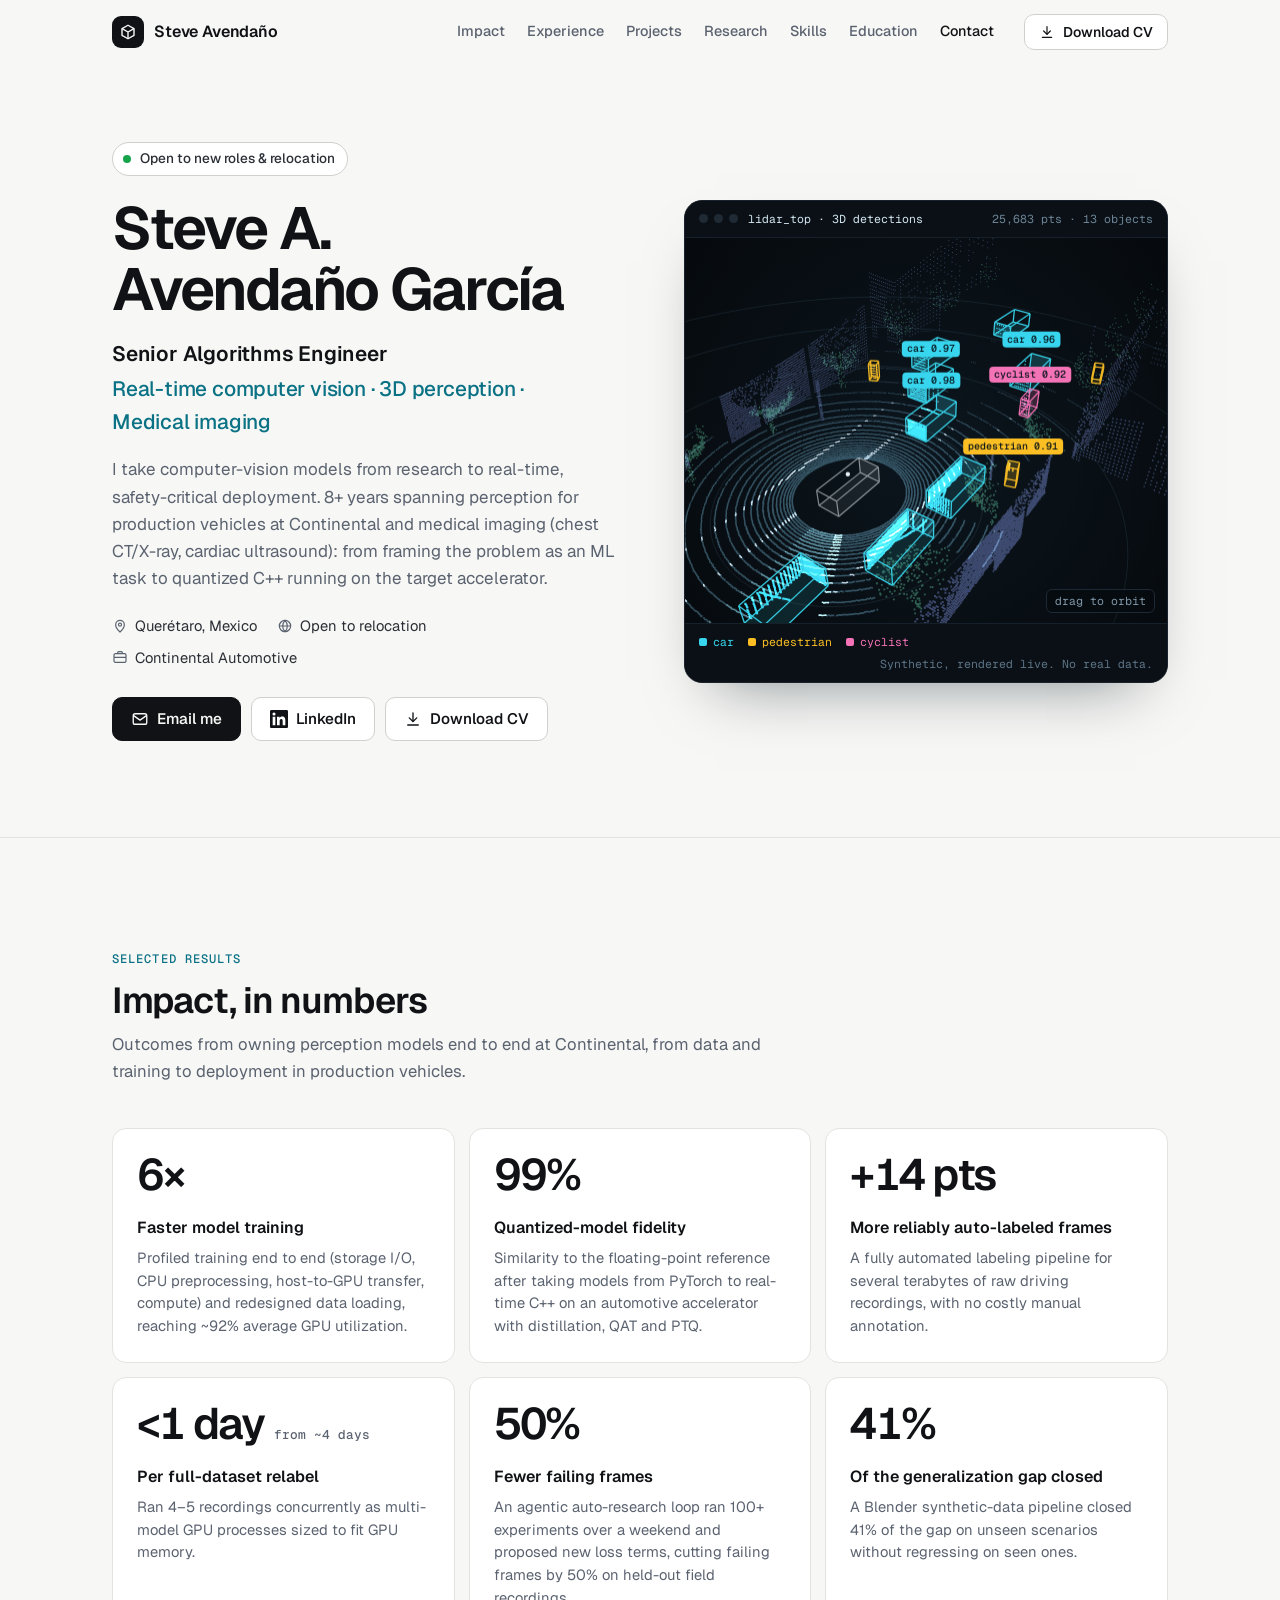
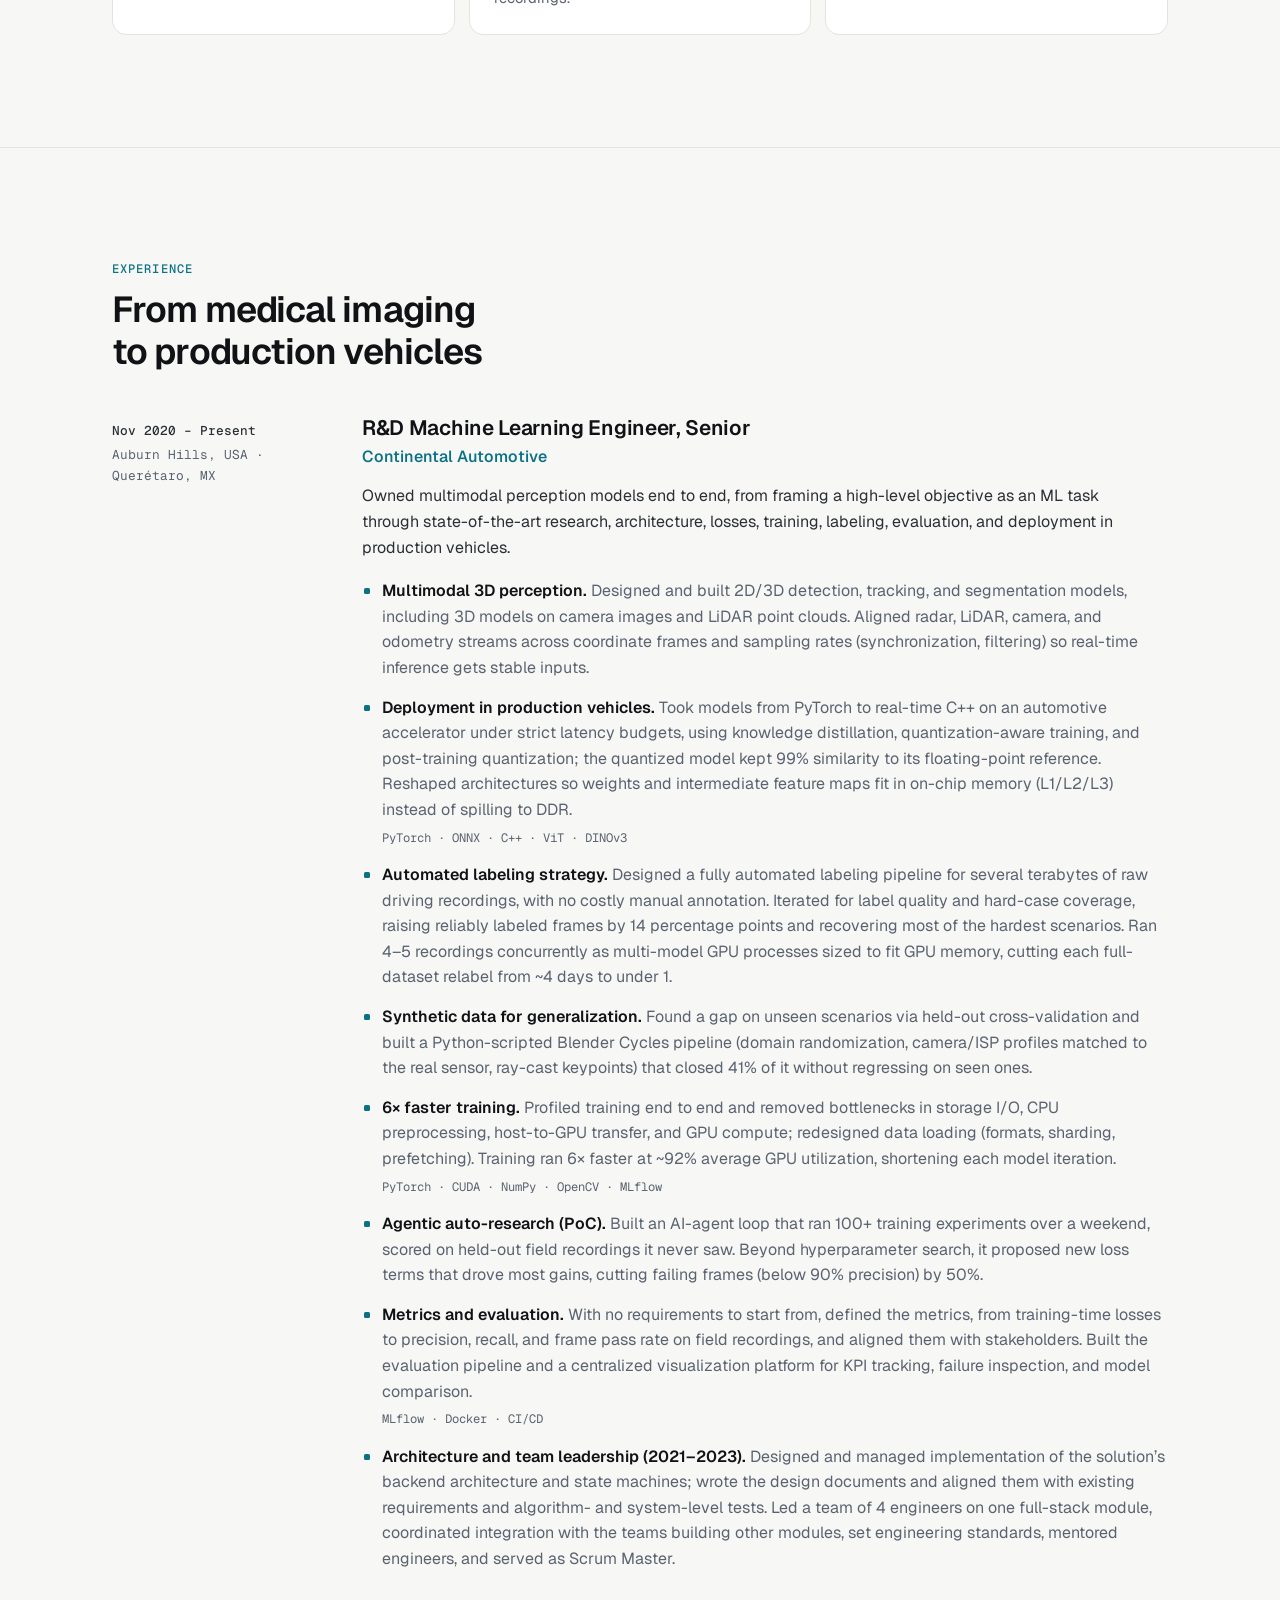
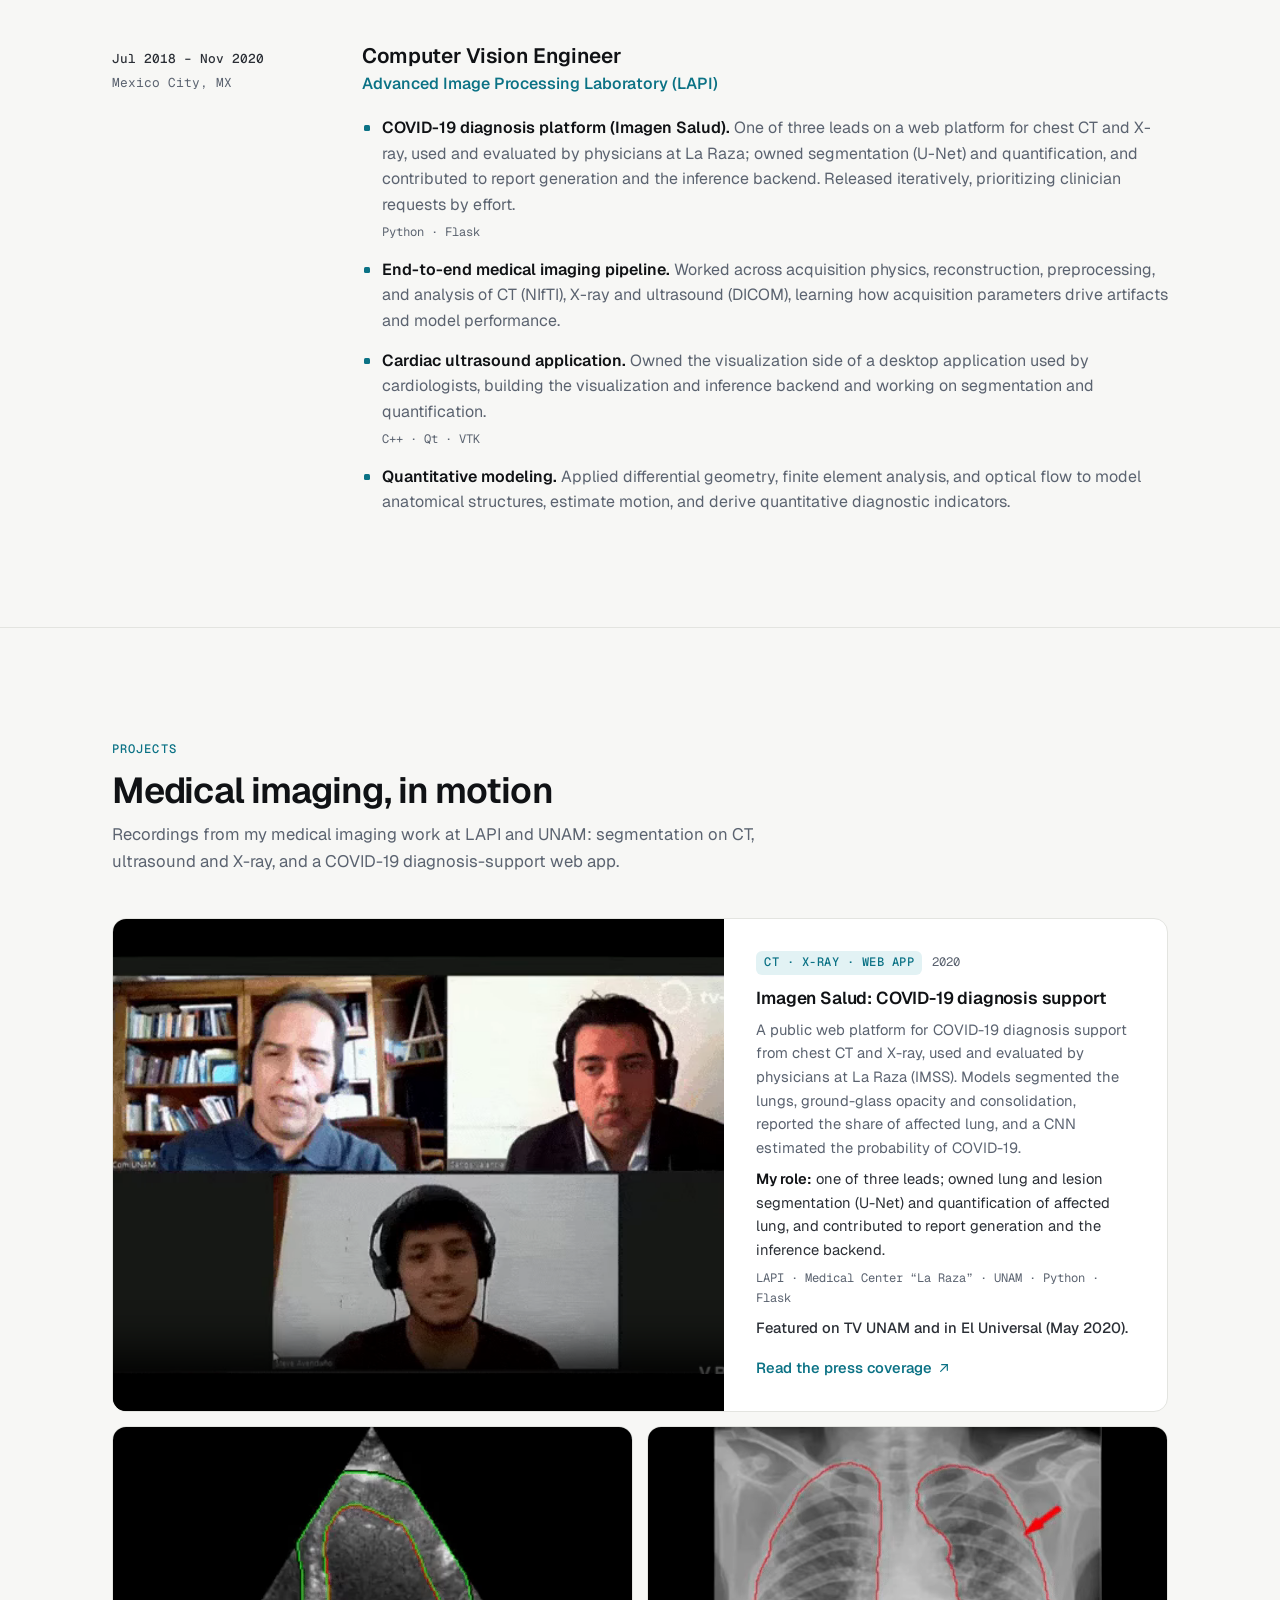
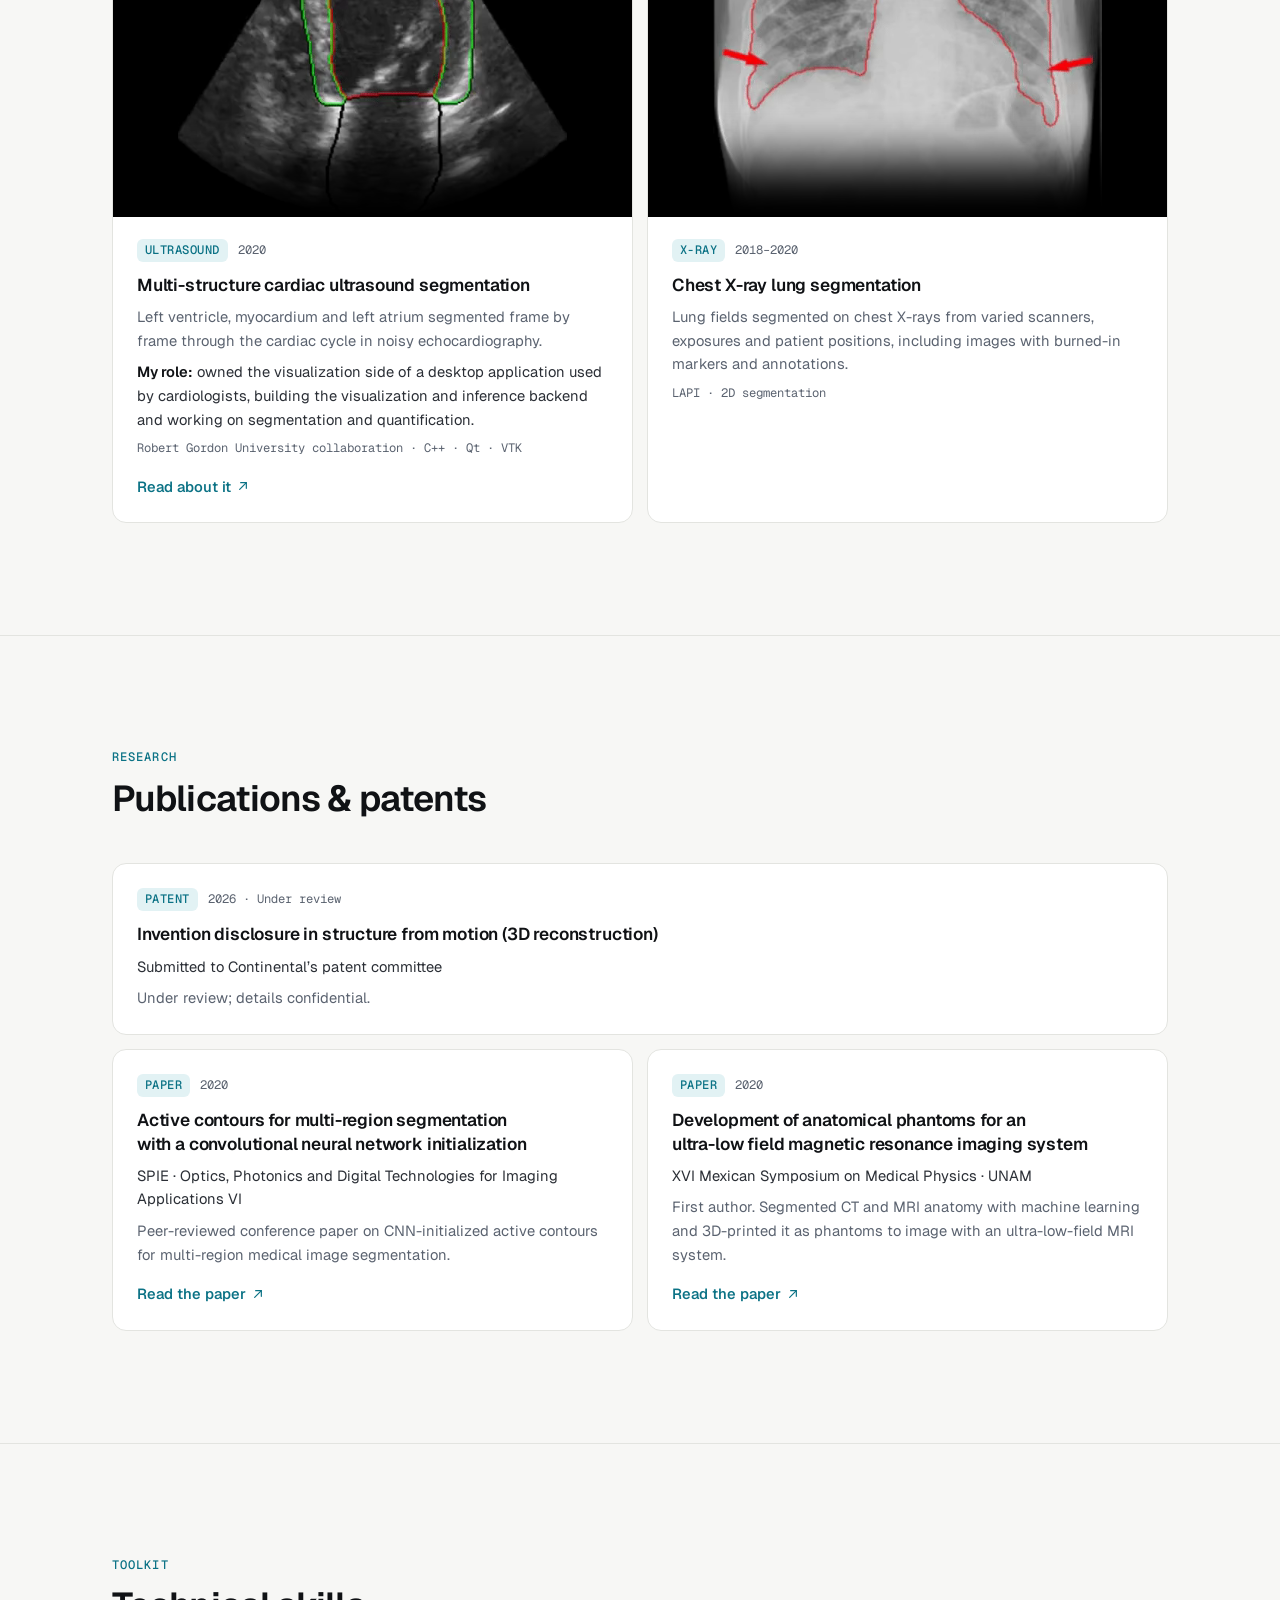
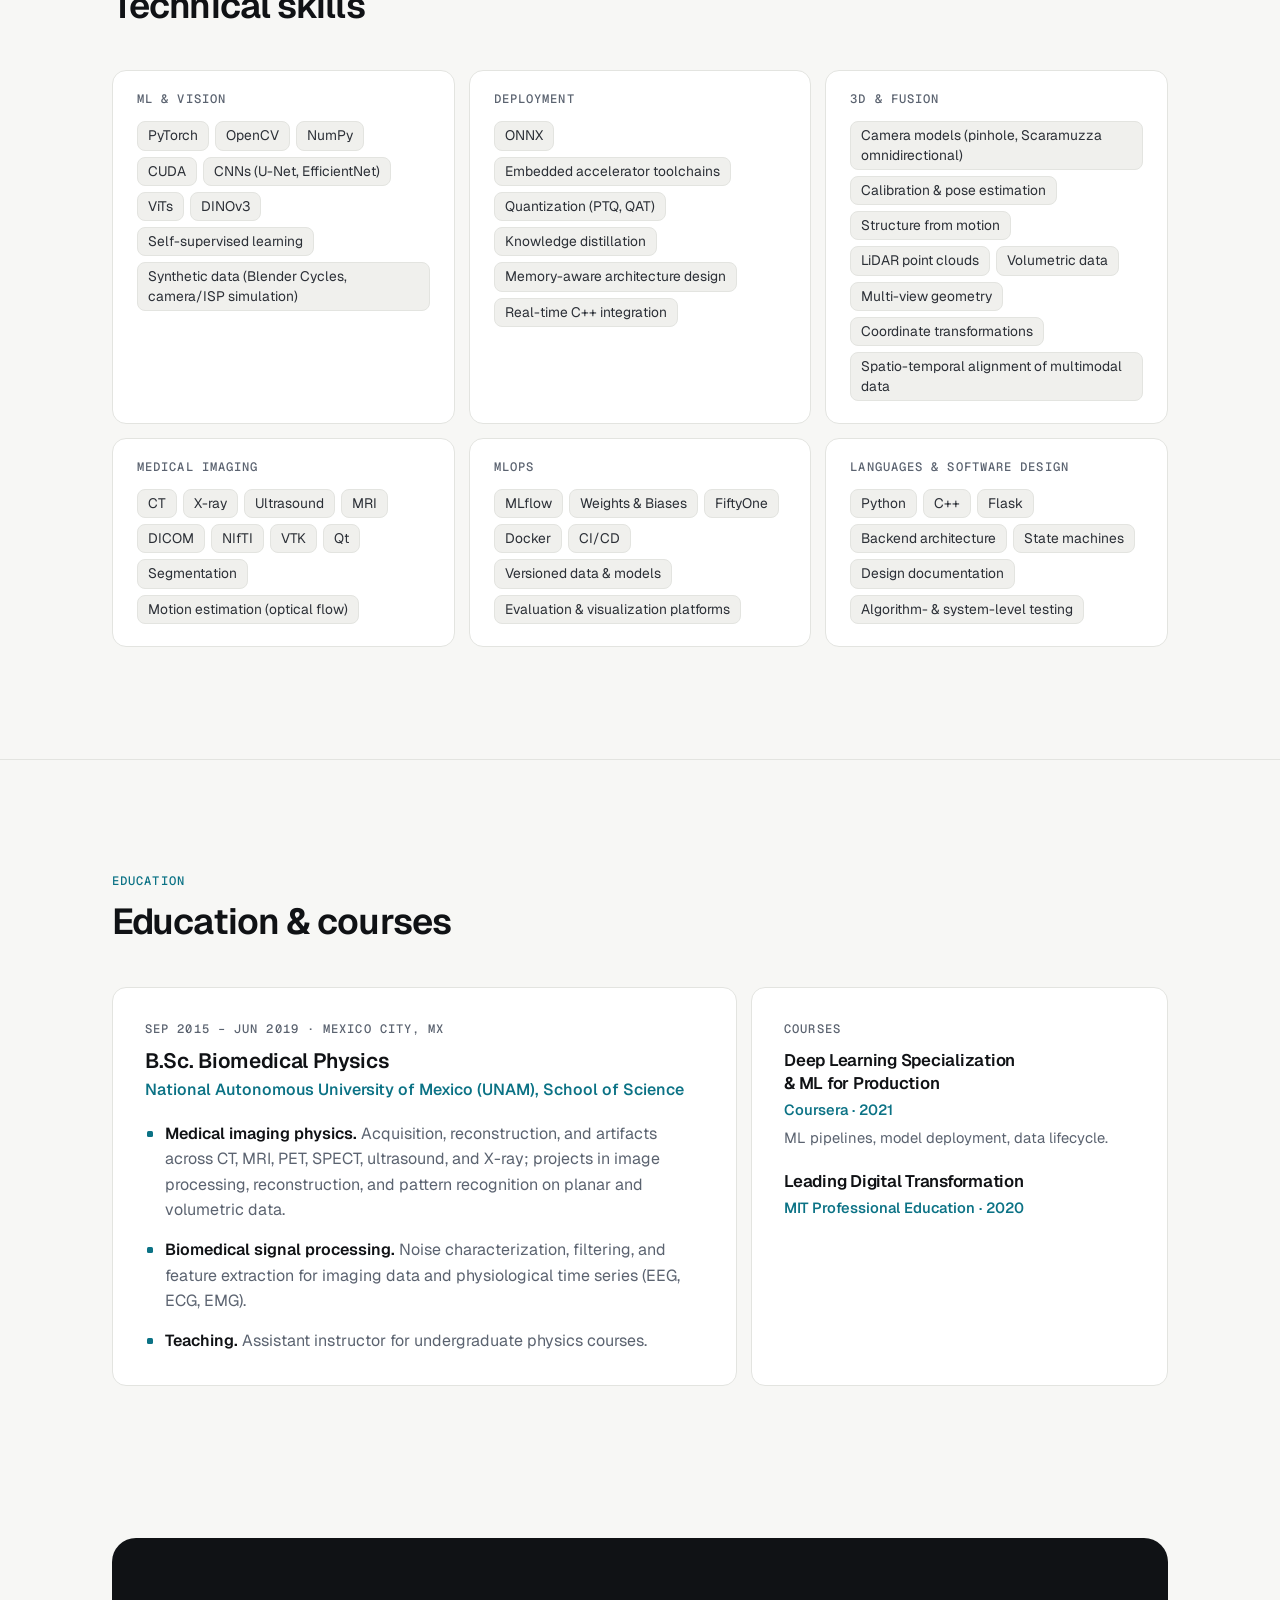
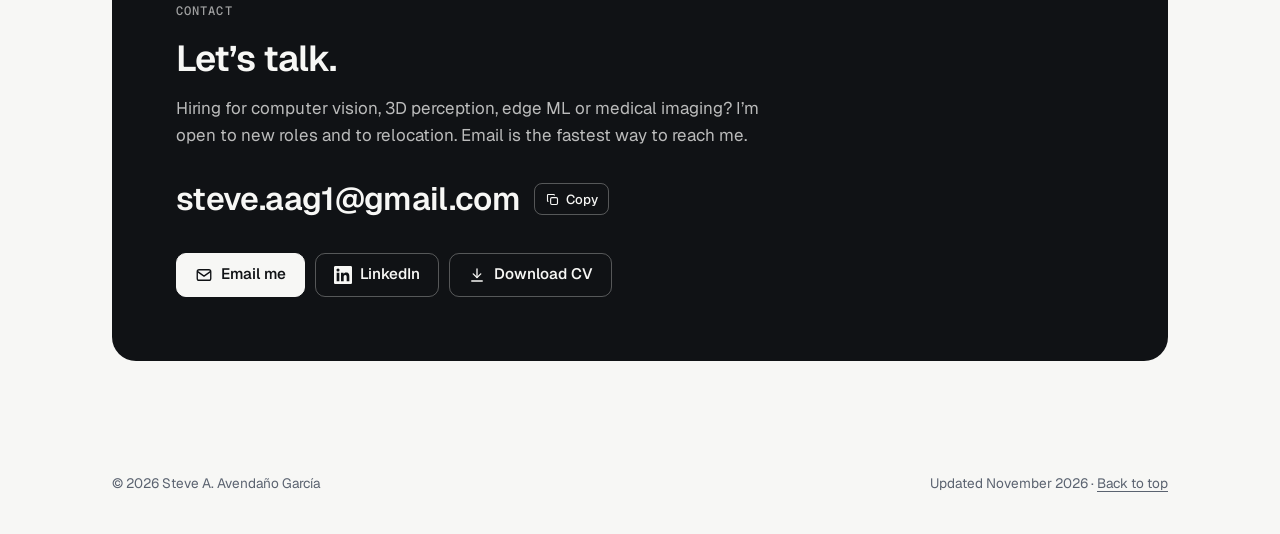
==== commit b5e5fc6a: "Update title to Senior and refresh figures Senior Algorithms Engineer across the page and social pre" ====
--- a/index.html
+++ b/index.html
@@ -3,20 +3,20 @@
 <head>
   <meta charset="utf-8">
   <meta name="viewport" content="width=device-width, initial-scale=1">
-  <title>Steve Avendaño · Senior Staff Algorithms Engineer · Computer Vision & Medical Imaging</title>
-  <meta name="description" content="Senior Staff ML and algorithms engineer with 8+ years taking computer-vision models from R&D to real-time, safety-critical deployment in production vehicles, with a biomedical physics background in medical imaging. Querétaro, Mexico · open to relocation.">
+  <title>Steve Avendaño · Senior Algorithms Engineer · Computer Vision & Medical Imaging</title>
+  <meta name="description" content="Senior ML and algorithms engineer with 8+ years taking computer-vision models from R&D to real-time, safety-critical deployment in production vehicles, with a biomedical physics background in medical imaging. Querétaro, Mexico · open to relocation.">
   <meta name="author" content="Steve A. Avendaño García">
   <link rel="canonical" href="https://steve2ag.github.io/">
 
   <meta property="og:type" content="profile">
   <meta property="og:site_name" content="Steve A. Avendaño García">
-  <meta property="og:title" content="Steve A. Avendaño García · Senior Staff Algorithms Engineer">
+  <meta property="og:title" content="Steve A. Avendaño García · Senior Algorithms Engineer">
   <meta property="og:description" content="Real-time computer vision, 3D perception and medical imaging. 8+ years taking models from research to production vehicles.">
   <meta property="og:url" content="https://steve2ag.github.io/">
   <meta property="og:image" content="https://steve2ag.github.io/assets/og-image.png">
   <meta property="og:image:width" content="1200">
   <meta property="og:image:height" content="630">
-  <meta property="og:image:alt" content="Steve A. Avendaño García, Senior Staff Algorithms Engineer, next to a LiDAR-style point cloud with 3D detection boxes.">
+  <meta property="og:image:alt" content="Steve A. Avendaño García, Senior Algorithms Engineer, next to a LiDAR-style point cloud with 3D detection boxes.">
   <meta property="profile:first_name" content="Steve">
   <meta property="profile:last_name" content="Avendaño García">
   <meta name="twitter:card" content="summary_large_image">
@@ -35,7 +35,7 @@
     "@context": "https://schema.org",
     "@type": "Person",
     "name": "Steve A. Avendaño García",
-    "jobTitle": "Senior Staff Algorithms Engineer",
+    "jobTitle": "Senior Algorithms Engineer",
     "description": "ML and algorithms engineer specializing in real-time computer vision, 3D perception and medical imaging.",
     "url": "https://steve2ag.github.io/",
     "email": "mailto:steve.aag1@gmail.com",
@@ -92,7 +92,7 @@
           <p class="status"><span class="status__dot" aria-hidden="true"></span>Open to new roles &amp; relocation</p>
           <h1>Steve A. Avendaño García</h1>
           <p class="hero__role">
-            Senior Staff Algorithms Engineer
+            Senior Algorithms Engineer
             <span><span class="nowrap">Real-time computer vision</span> · <span class="nowrap">3D perception</span> · <span class="nowrap">Medical imaging</span></span>
           </p>
           <p class="hero__lead">
@@ -150,7 +150,7 @@
           <li class="metric">
             <p class="metric__value">6×</p>
             <p class="metric__label">Faster model training</p>
-            <p class="metric__detail">Profiled training end to end (storage I/O, CPU preprocessing, host-to-GPU transfer, compute) and redesigned data loading, reaching ~90% average GPU utilization.</p>
+            <p class="metric__detail">Profiled training end to end (storage I/O, CPU preprocessing, host-to-GPU transfer, compute) and redesigned data loading, reaching ~92% average GPU utilization.</p>
           </li>
           <li class="metric">
             <p class="metric__value">99%</p>
@@ -168,14 +168,14 @@
             <p class="metric__detail">Ran 4–5 recordings concurrently as multi-model GPU processes sized to fit GPU memory.</p>
           </li>
           <li class="metric">
-            <p class="metric__value">43%</p>
+            <p class="metric__value">50%</p>
             <p class="metric__label">Fewer failing frames</p>
-            <p class="metric__detail">An agentic auto-research loop ran 100+ experiments over a weekend and proposed new loss terms, cutting failing frames by 43% on held-out field recordings.</p>
-          </li>
-          <li class="metric">
-            <p class="metric__value">50%</p>
+            <p class="metric__detail">An agentic auto-research loop ran 100+ experiments over a weekend and proposed new loss terms, cutting failing frames by 50% on held-out field recordings.</p>
+          </li>
+          <li class="metric">
+            <p class="metric__value">41%</p>
             <p class="metric__label">Of the generalization gap closed</p>
-            <p class="metric__detail">A Blender synthetic-data pipeline closed half the gap on unseen scenarios without regressing on seen ones.</p>
+            <p class="metric__detail">A Blender synthetic-data pipeline closed 41% of the gap on unseen scenarios without regressing on seen ones.</p>
           </li>
         </ul>
       </div>
@@ -195,7 +195,7 @@
               <p>Auburn Hills, USA · Querétaro, MX</p>
             </div>
             <div class="job__body">
-              <h3>R&amp;D Machine Learning Engineer, Senior Staff</h3>
+              <h3>R&amp;D Machine Learning Engineer, Senior</h3>
               <p class="job__org">Continental Automotive</p>
               <p class="job__summary">Owned multimodal perception models end to end, from framing a high-level objective as an ML task through state-of-the-art research, architecture, losses, training, labeling, evaluation, and deployment in production vehicles.</p>
               <ul class="job__list">
@@ -203,10 +203,10 @@
                 <li><strong>Deployment in production vehicles.</strong> Took models from PyTorch to real-time C++ on an automotive accelerator under strict latency budgets, using knowledge distillation, quantization-aware training, and post-training quantization; the quantized model kept 99% similarity to its floating-point reference. Reshaped architectures so weights and intermediate feature maps fit in on-chip memory (L1/L2/L3) instead of spilling to DDR.
                   <span class="stack">PyTorch · ONNX · C++ · ViT · DINOv3</span></li>
                 <li><strong>Automated labeling strategy.</strong> Designed a fully automated labeling pipeline for several terabytes of raw driving recordings, with no costly manual annotation. Iterated for label quality and hard-case coverage, raising reliably labeled frames by 14 percentage points and recovering most of the hardest scenarios. Ran 4–5 recordings concurrently as multi-model GPU processes sized to fit GPU memory, cutting each full-dataset relabel from ~4 days to under 1.</li>
-                <li><strong>Synthetic data for generalization.</strong> Found a performance gap on unseen scenarios through held-out cross-validation and built a Blender (Python) synthetic-data pipeline that closed 50% of it without regressing on seen scenarios. Extended it into simulation-based stress tests for rare, safety-critical cases before on-road deployment.</li>
-                <li><strong>6× faster training.</strong> Profiled training end to end and removed bottlenecks in storage I/O, CPU preprocessing, host-to-GPU transfer, and GPU compute; redesigned data loading (formats, sharding, prefetching). Training ran 6× faster at ~90% average GPU utilization, shortening each model iteration.
+                <li><strong>Synthetic data for generalization.</strong> Found a gap on unseen scenarios via held-out cross-validation and built a Python-scripted Blender Cycles pipeline (domain randomization, camera/ISP profiles matched to the real sensor, ray-cast keypoints) that closed 41% of it without regressing on seen ones.</li>
+                <li><strong>6× faster training.</strong> Profiled training end to end and removed bottlenecks in storage I/O, CPU preprocessing, host-to-GPU transfer, and GPU compute; redesigned data loading (formats, sharding, prefetching). Training ran 6× faster at ~92% average GPU utilization, shortening each model iteration.
                   <span class="stack">PyTorch · CUDA · NumPy · OpenCV · MLflow</span></li>
-                <li><strong>Agentic auto-research (PoC).</strong> Built an AI-agent loop that ran 100+ training experiments over a weekend, scored on held-out field recordings it never saw. Beyond hyperparameter search, it proposed new loss terms that drove most gains, cutting failing frames (below 90% precision) by 43%.</li>
+                <li><strong>Agentic auto-research (PoC).</strong> Built an AI-agent loop that ran 100+ training experiments over a weekend, scored on held-out field recordings it never saw. Beyond hyperparameter search, it proposed new loss terms that drove most gains, cutting failing frames (below 90% precision) by 50%.</li>
                 <li><strong>Metrics and evaluation.</strong> With no requirements to start from, defined the metrics, from training-time losses to precision, recall, and frame pass rate on field recordings, and aligned them with stakeholders. Built the evaluation pipeline and a centralized visualization platform for KPI tracking, failure inspection, and model comparison.
                   <span class="stack">MLflow · Docker · CI/CD</span></li>
                 <li><strong>Architecture and team leadership (2021–2023).</strong> Designed and managed implementation of the solution’s backend architecture and state machines; wrote the design documents and aligned them with existing requirements and algorithm- and system-level tests. Led a team of 4 engineers on one full-stack module, coordinated integration with the teams building other modules, set engineering standards, mentored engineers, and served as Scrum Master.</li>
@@ -252,7 +252,7 @@
               </video>
             </div>
             <div class="shot__body">
-              <p class="pub__top"><span class="badge">CT · Web app</span><span>2020</span></p>
+              <p class="pub__top"><span class="badge">CT · X-ray · Web app</span><span>2020</span></p>
               <h3>Imagen Salud: <span class="nowrap">COVID-19</span> diagnosis support</h3>
               <p class="shot__desc">A public web platform for COVID-19 diagnosis support from chest CT and X-ray, used and evaluated by physicians at La Raza (IMSS). Models segmented the lungs, ground-glass opacity and consolidation, reported the share of affected lung, and a CNN estimated the probability of COVID-19.</p>
               <p class="shot__role"><strong>My role:</strong> one of three leads; owned lung and lesion segmentation (U-Net) and quantification of affected lung, and contributed to report generation and the inference backend.</p>
@@ -317,9 +317,9 @@
           </li>
           <li class="pub">
             <p class="pub__top"><span class="badge">Paper</span><span>2020</span></p>
-            <h3>3D anatomical models for an ultra-low-field MRI system</h3>
+            <h3>Development of anatomical phantoms for an <span class="nowrap">ultra-low</span> field magnetic resonance imaging system</h3>
             <p class="pub__venue">XVI Mexican Symposium on Medical Physics · UNAM</p>
-            <p class="pub__desc">Segmentation and 3D modeling of anatomical structures to evaluate and improve a 3D ultra-low-field MRI system.</p>
+            <p class="pub__desc">First author. Segmented CT and MRI anatomy with machine learning and 3D-printed it as phantoms to image with an ultra-low-field MRI system.</p>
             <a class="pub__link" href="https://pubs.aip.org/aip/acp/article/2348/1/050012/999875/Development-of-anatomical-phantoms-for-an-ultra" target="_blank" rel="noopener">Read the paper<svg class="icon" aria-hidden="true"><use href="#i-arrow"/></svg></a>
           </li>
         </ul>
@@ -336,7 +336,7 @@
           <div class="skill-group">
             <h3>ML &amp; vision</h3>
             <ul class="chips">
-              <li>PyTorch</li><li>OpenCV</li><li>NumPy</li><li>CUDA</li><li>CNNs (U-Net, EfficientNet)</li><li>ViTs</li><li>DINOv3</li><li>Self-supervised learning</li><li>Synthetic data (Blender)</li>
+              <li>PyTorch</li><li>OpenCV</li><li>NumPy</li><li>CUDA</li><li>CNNs (U-Net, EfficientNet)</li><li>ViTs</li><li>DINOv3</li><li>Self-supervised learning</li><li>Synthetic data (Blender Cycles, camera/ISP simulation)</li>
             </ul>
           </div>
           <div class="skill-group">
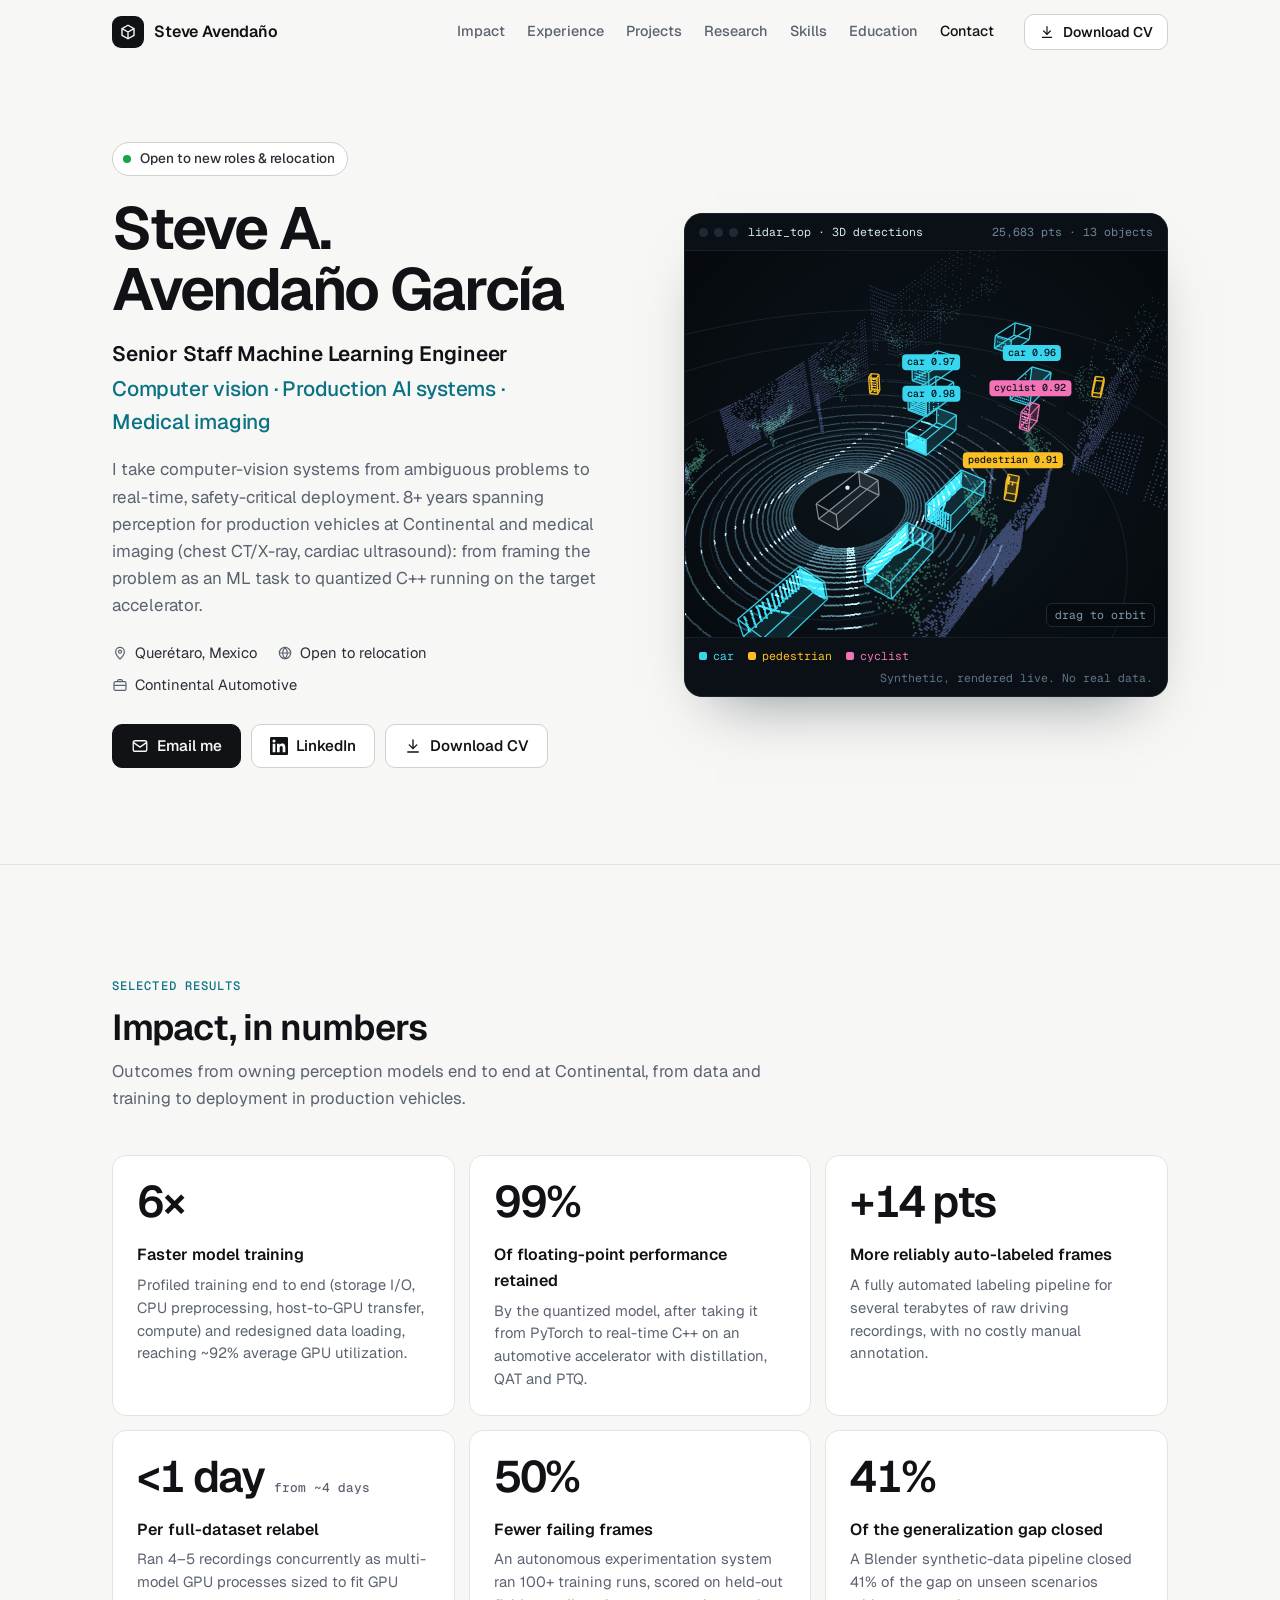
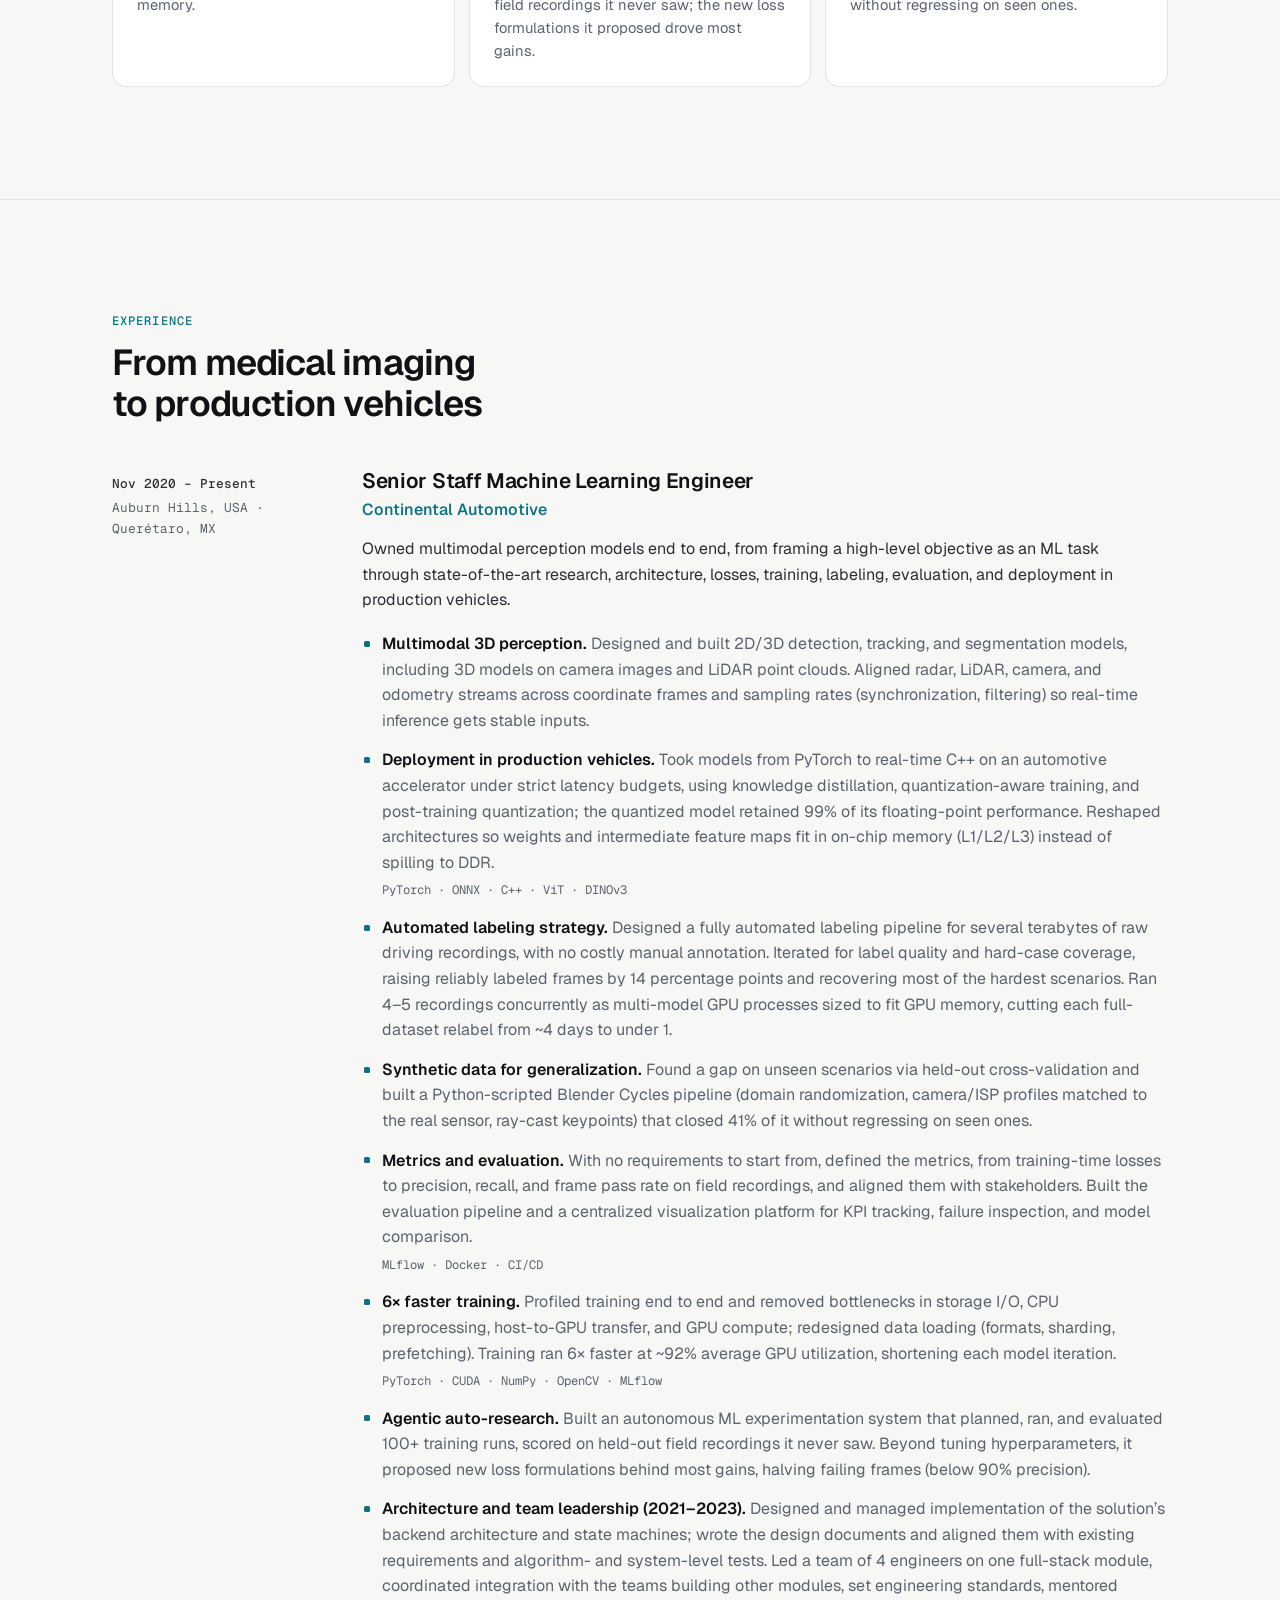
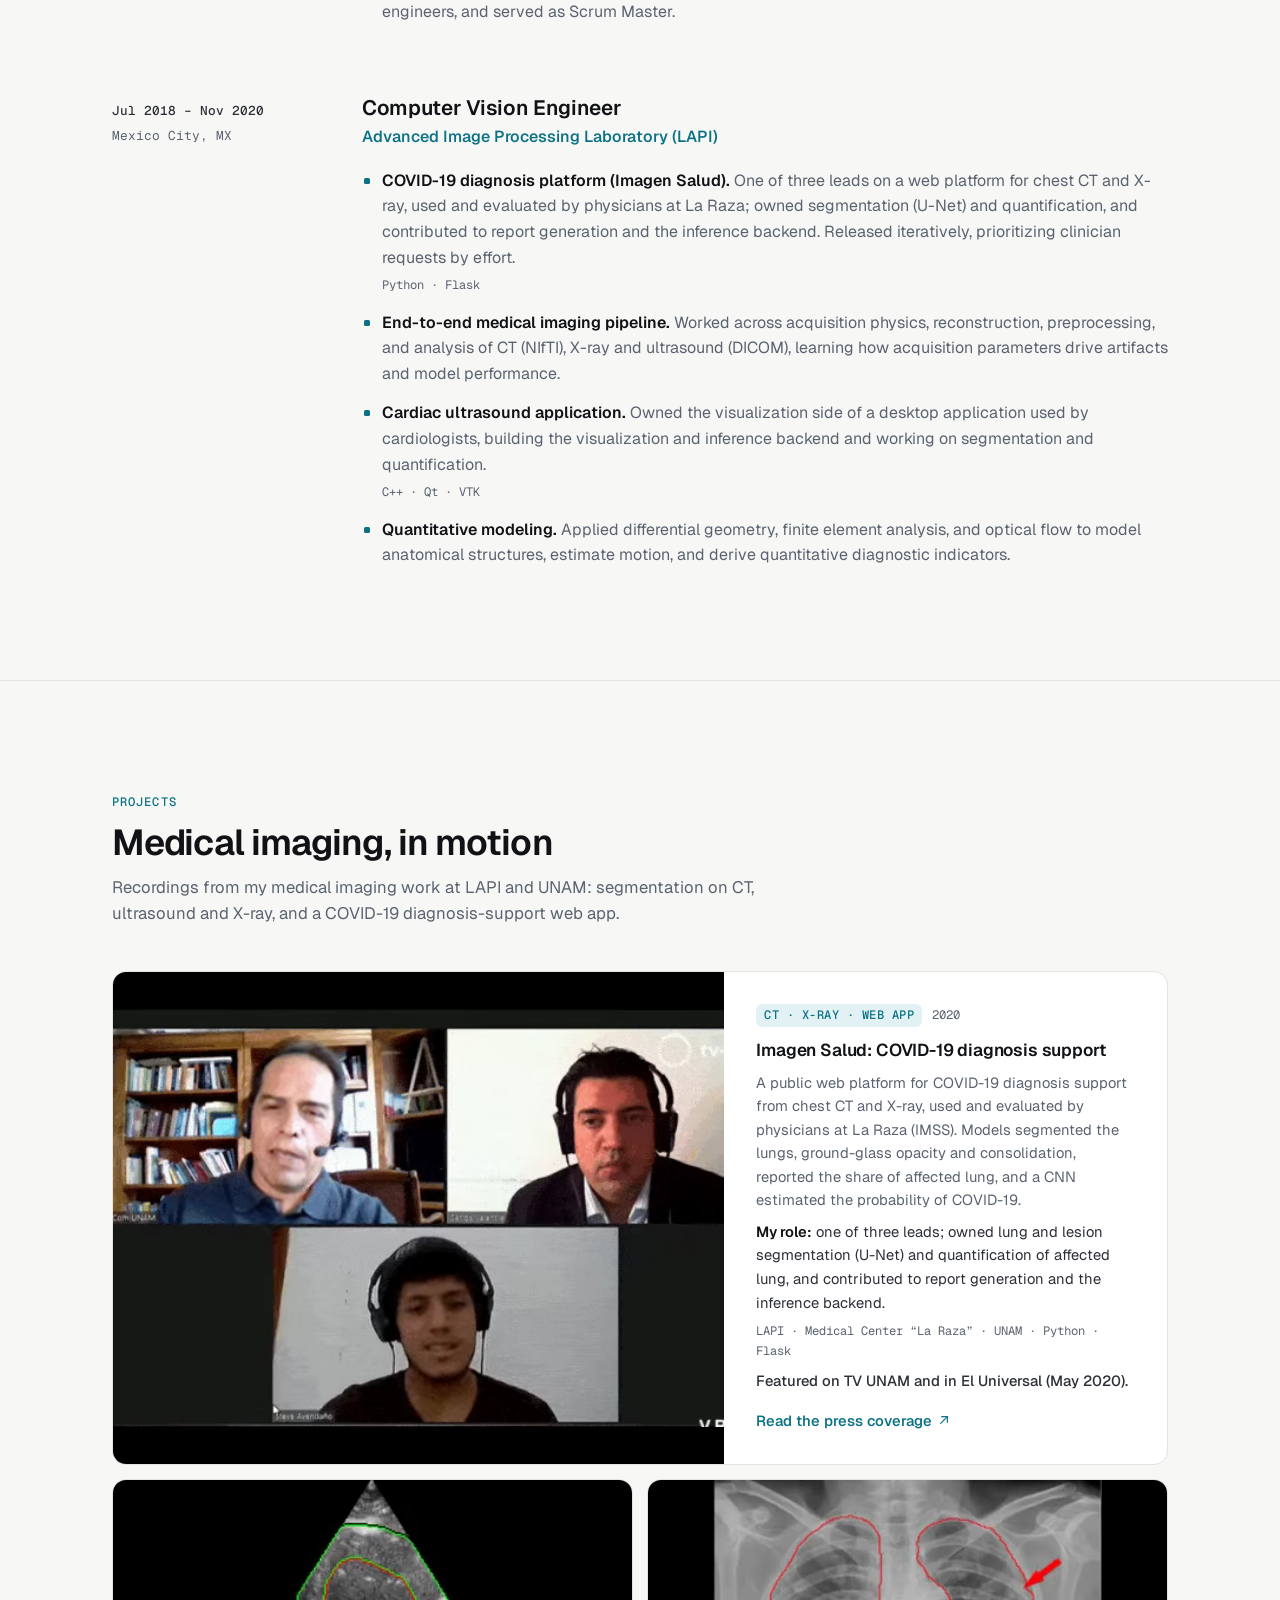
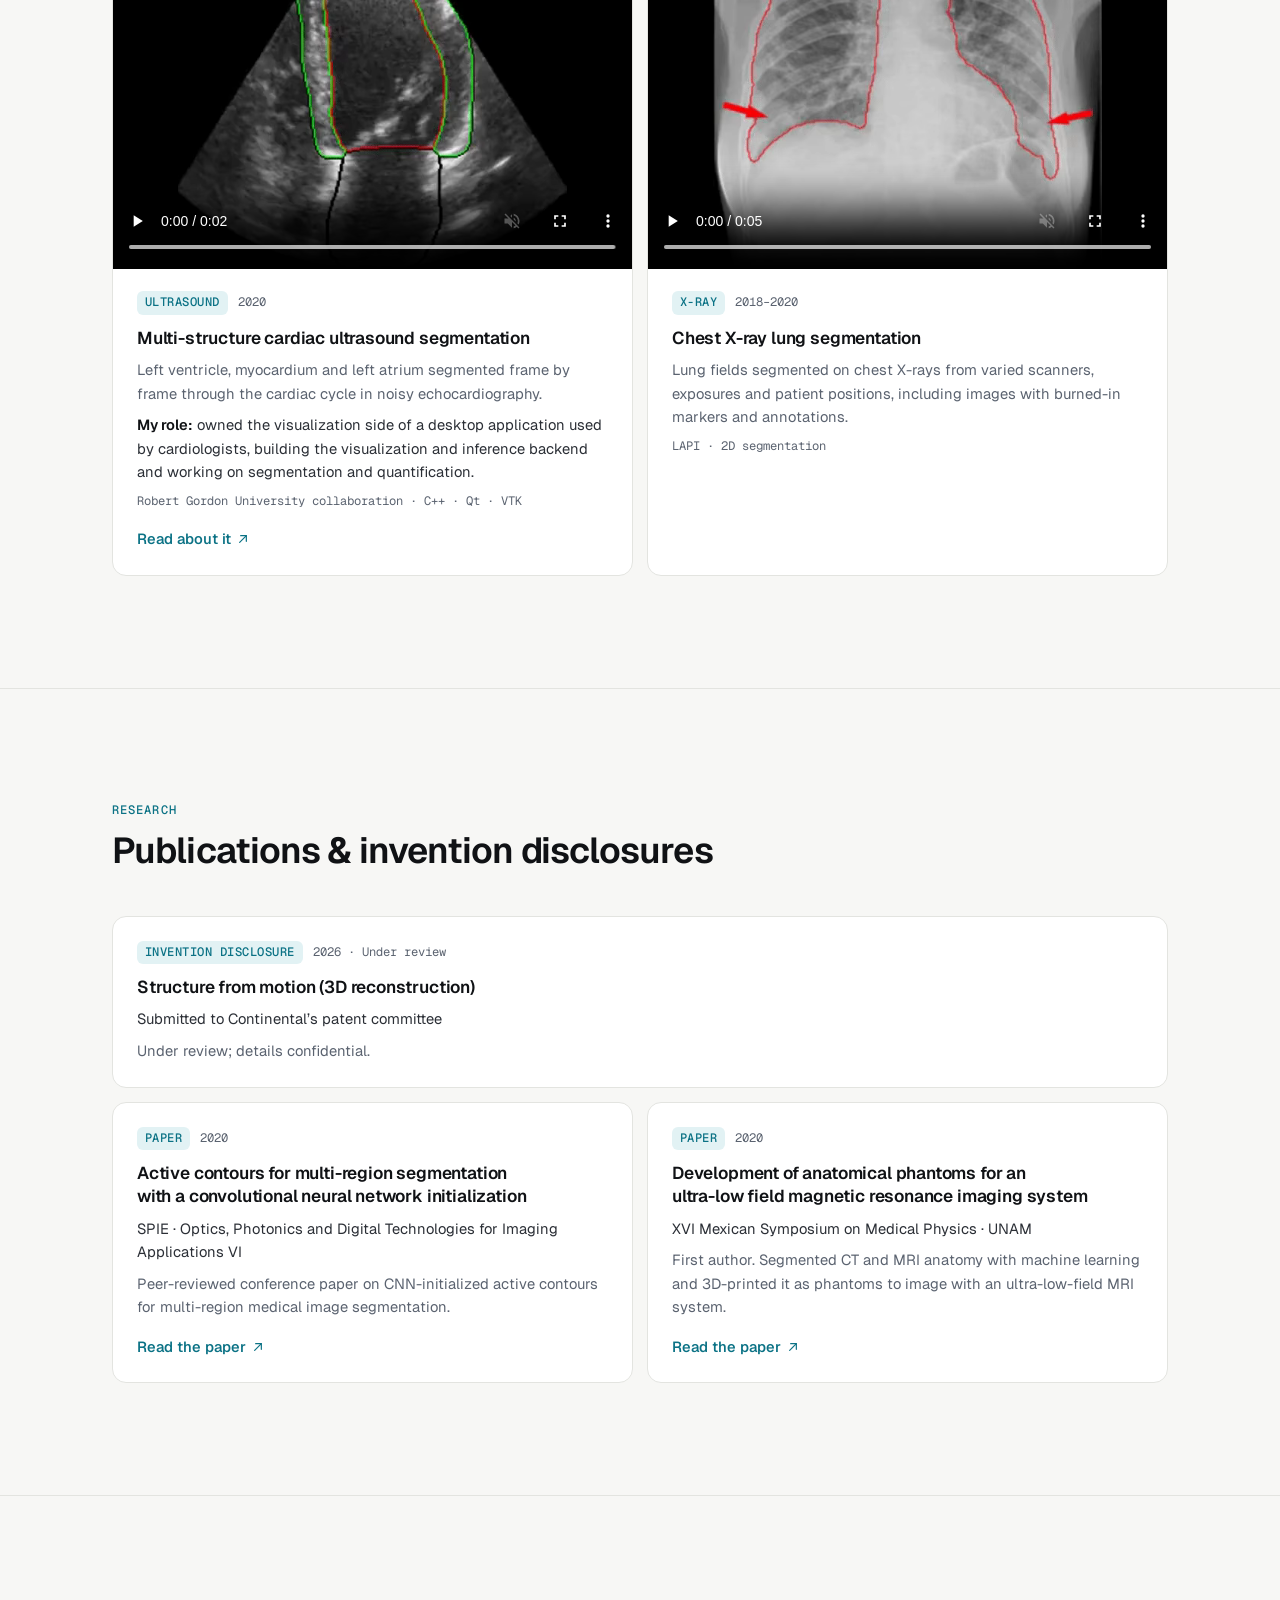
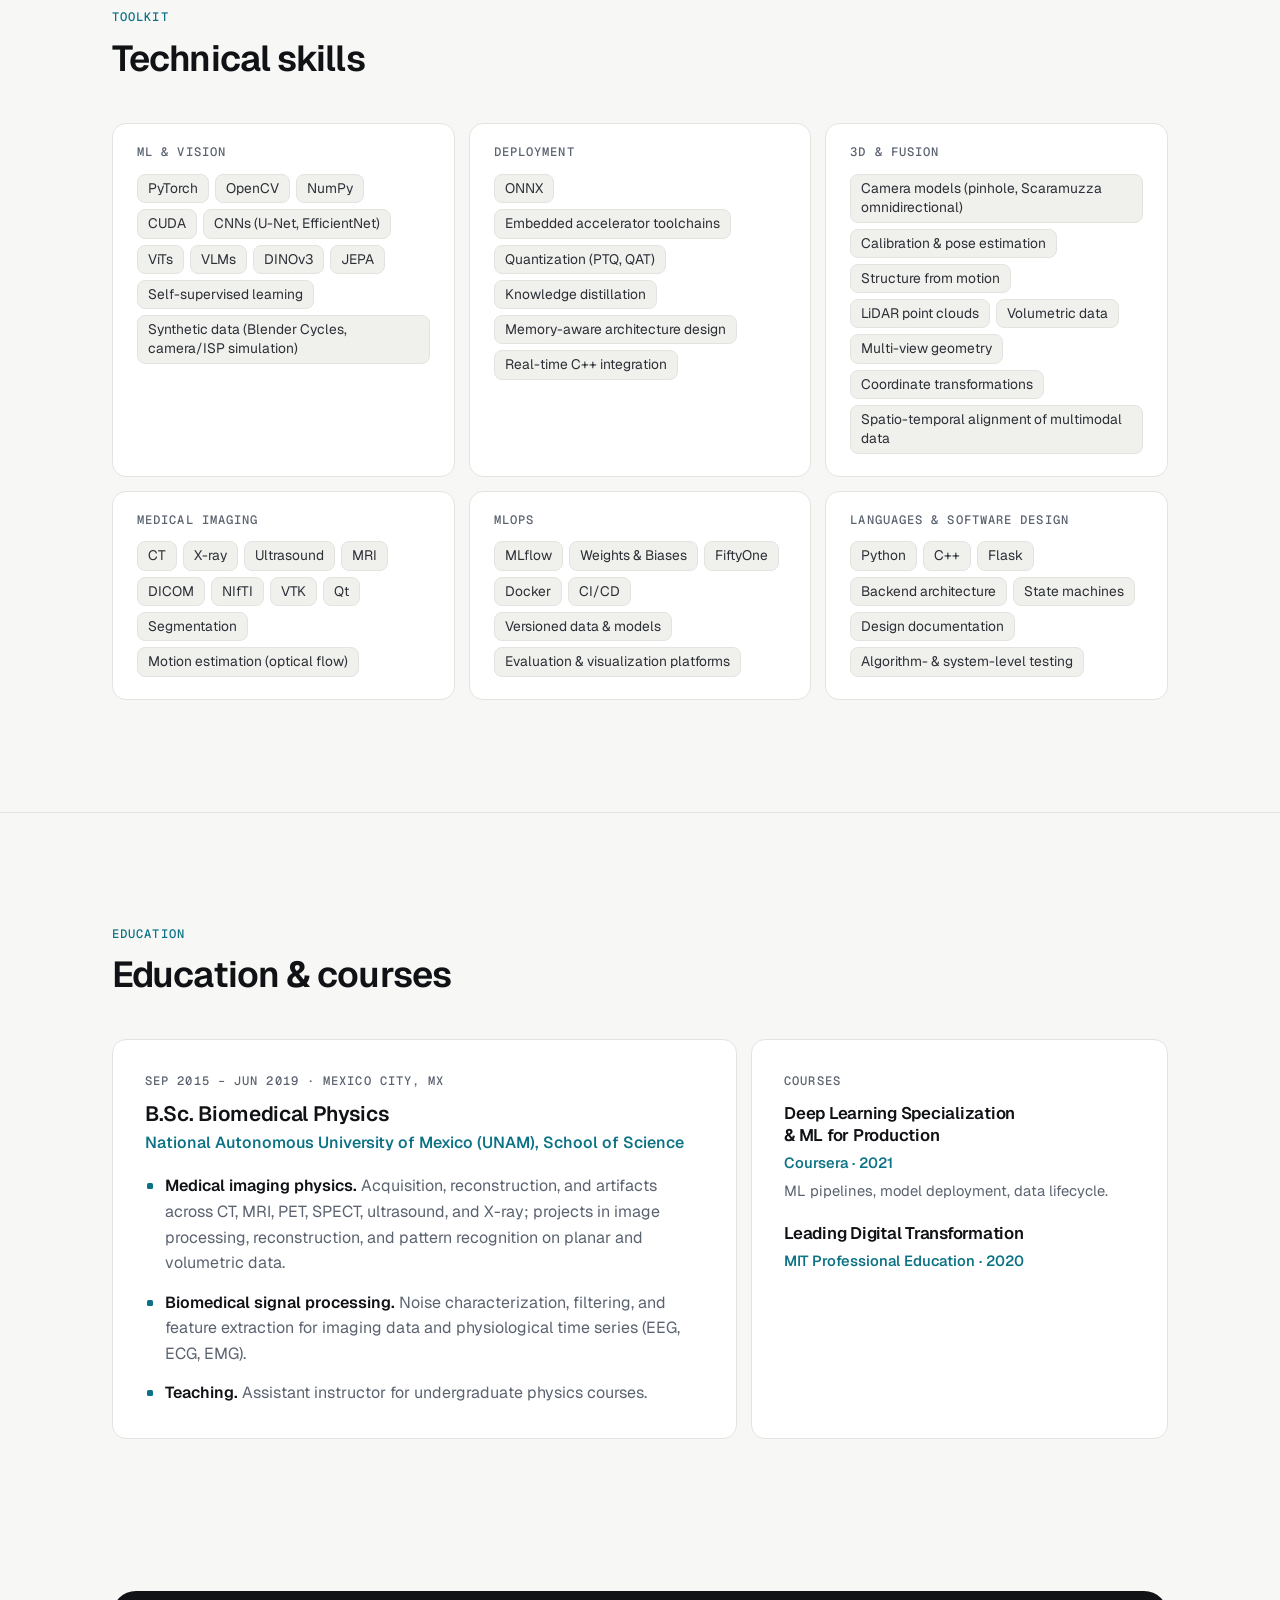
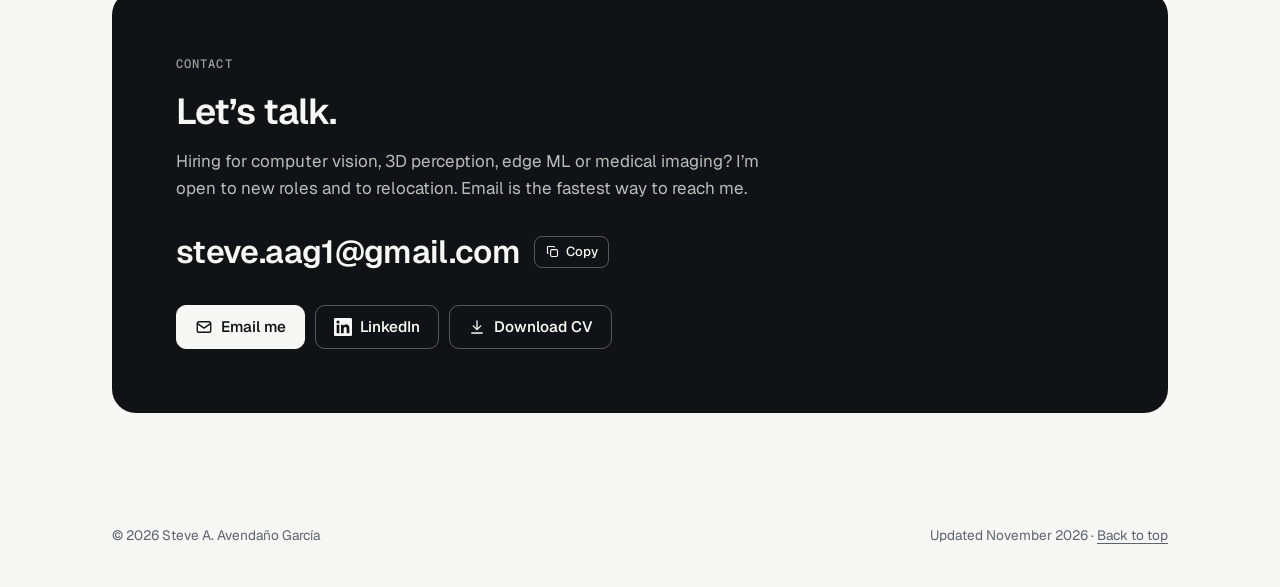
==== commit d3d8da5d: "Senior Staff ML Engineer title and Conti-approved CV Title, tagline and summary wording from the app" ====
--- a/index.html
+++ b/index.html
@@ -3,20 +3,20 @@
 <head>
   <meta charset="utf-8">
   <meta name="viewport" content="width=device-width, initial-scale=1">
-  <title>Steve Avendaño · Senior Algorithms Engineer · Computer Vision & Medical Imaging</title>
-  <meta name="description" content="Senior ML and algorithms engineer with 8+ years taking computer-vision models from R&D to real-time, safety-critical deployment in production vehicles, with a biomedical physics background in medical imaging. Querétaro, Mexico · open to relocation.">
+  <title>Steve Avendaño · Senior Staff Machine Learning Engineer · Computer Vision & Medical Imaging</title>
+  <meta name="description" content="ML and algorithms engineer with 8+ years taking computer-vision systems from ambiguous problems to real-time, safety-critical deployment in production, with a biomedical physics background in medical imaging. Querétaro, Mexico · open to relocation.">
   <meta name="author" content="Steve A. Avendaño García">
   <link rel="canonical" href="https://steve2ag.github.io/">
 
   <meta property="og:type" content="profile">
   <meta property="og:site_name" content="Steve A. Avendaño García">
-  <meta property="og:title" content="Steve A. Avendaño García · Senior Algorithms Engineer">
-  <meta property="og:description" content="Real-time computer vision, 3D perception and medical imaging. 8+ years taking models from research to production vehicles.">
+  <meta property="og:title" content="Steve A. Avendaño García · Senior Staff Machine Learning Engineer">
+  <meta property="og:description" content="Computer vision, production AI systems and medical imaging. 8+ years taking models from research to production vehicles.">
   <meta property="og:url" content="https://steve2ag.github.io/">
   <meta property="og:image" content="https://steve2ag.github.io/assets/og-image.png">
   <meta property="og:image:width" content="1200">
   <meta property="og:image:height" content="630">
-  <meta property="og:image:alt" content="Steve A. Avendaño García, Senior Algorithms Engineer, next to a LiDAR-style point cloud with 3D detection boxes.">
+  <meta property="og:image:alt" content="Steve A. Avendaño García, Senior Staff Machine Learning Engineer, next to a LiDAR-style point cloud with 3D detection boxes.">
   <meta property="profile:first_name" content="Steve">
   <meta property="profile:last_name" content="Avendaño García">
   <meta name="twitter:card" content="summary_large_image">
@@ -35,8 +35,8 @@
     "@context": "https://schema.org",
     "@type": "Person",
     "name": "Steve A. Avendaño García",
-    "jobTitle": "Senior Algorithms Engineer",
-    "description": "ML and algorithms engineer specializing in real-time computer vision, 3D perception and medical imaging.",
+    "jobTitle": "Senior Staff Machine Learning Engineer",
+    "description": "ML and algorithms engineer specializing in computer vision, production AI systems and medical imaging.",
     "url": "https://steve2ag.github.io/",
     "email": "mailto:steve.aag1@gmail.com",
     "address": { "@type": "PostalAddress", "addressLocality": "Querétaro", "addressCountry": "MX" },
@@ -92,11 +92,11 @@
           <p class="status"><span class="status__dot" aria-hidden="true"></span>Open to new roles &amp; relocation</p>
           <h1>Steve A. Avendaño García</h1>
           <p class="hero__role">
-            Senior Algorithms Engineer
-            <span><span class="nowrap">Real-time computer vision</span> · <span class="nowrap">3D perception</span> · <span class="nowrap">Medical imaging</span></span>
+            Senior Staff Machine Learning Engineer
+            <span><span class="nowrap">Computer vision</span> · <span class="nowrap">Production AI systems</span> · <span class="nowrap">Medical imaging</span></span>
           </p>
           <p class="hero__lead">
-            I take computer-vision models from research to real-time, safety-critical deployment.
+            I take computer-vision systems from ambiguous problems to real-time, safety-critical deployment.
             8+ years spanning perception for production vehicles at Continental and medical imaging
             (chest CT/<span class="nowrap">X-ray</span>, cardiac ultrasound): from framing the problem as an ML task to quantized C++ running
             on the target accelerator.
@@ -154,8 +154,8 @@
           </li>
           <li class="metric">
             <p class="metric__value">99%</p>
-            <p class="metric__label">Quantized-model fidelity</p>
-            <p class="metric__detail">Similarity to the floating-point reference after taking models from PyTorch to real-time C++ on an automotive accelerator with distillation, QAT and PTQ.</p>
+            <p class="metric__label">Of floating-point performance retained</p>
+            <p class="metric__detail">By the quantized model, after taking it from PyTorch to real-time C++ on an automotive accelerator with distillation, QAT and PTQ.</p>
           </li>
           <li class="metric">
             <p class="metric__value">+14 pts</p>
@@ -170,7 +170,7 @@
           <li class="metric">
             <p class="metric__value">50%</p>
             <p class="metric__label">Fewer failing frames</p>
-            <p class="metric__detail">An agentic auto-research loop ran 100+ experiments over a weekend and proposed new loss terms, cutting failing frames by 50% on held-out field recordings.</p>
+            <p class="metric__detail">An autonomous experimentation system ran 100+ training runs, scored on held-out field recordings it never saw; the new loss formulations it proposed drove most gains.</p>
           </li>
           <li class="metric">
             <p class="metric__value">41%</p>
@@ -195,20 +195,20 @@
               <p>Auburn Hills, USA · Querétaro, MX</p>
             </div>
             <div class="job__body">
-              <h3>R&amp;D Machine Learning Engineer, Senior</h3>
+              <h3>Senior Staff Machine Learning Engineer</h3>
               <p class="job__org">Continental Automotive</p>
               <p class="job__summary">Owned multimodal perception models end to end, from framing a high-level objective as an ML task through state-of-the-art research, architecture, losses, training, labeling, evaluation, and deployment in production vehicles.</p>
               <ul class="job__list">
                 <li><strong>Multimodal 3D perception.</strong> Designed and built 2D/3D detection, tracking, and segmentation models, including 3D models on camera images and LiDAR point clouds. Aligned radar, LiDAR, camera, and odometry streams across coordinate frames and sampling rates (synchronization, filtering) so real-time inference gets stable inputs.</li>
-                <li><strong>Deployment in production vehicles.</strong> Took models from PyTorch to real-time C++ on an automotive accelerator under strict latency budgets, using knowledge distillation, quantization-aware training, and post-training quantization; the quantized model kept 99% similarity to its floating-point reference. Reshaped architectures so weights and intermediate feature maps fit in on-chip memory (L1/L2/L3) instead of spilling to DDR.
+                <li><strong>Deployment in production vehicles.</strong> Took models from PyTorch to real-time C++ on an automotive accelerator under strict latency budgets, using knowledge distillation, quantization-aware training, and post-training quantization; the quantized model retained 99% of its floating-point performance. Reshaped architectures so weights and intermediate feature maps fit in on-chip memory (L1/L2/L3) instead of spilling to DDR.
                   <span class="stack">PyTorch · ONNX · C++ · ViT · DINOv3</span></li>
                 <li><strong>Automated labeling strategy.</strong> Designed a fully automated labeling pipeline for several terabytes of raw driving recordings, with no costly manual annotation. Iterated for label quality and hard-case coverage, raising reliably labeled frames by 14 percentage points and recovering most of the hardest scenarios. Ran 4–5 recordings concurrently as multi-model GPU processes sized to fit GPU memory, cutting each full-dataset relabel from ~4 days to under 1.</li>
                 <li><strong>Synthetic data for generalization.</strong> Found a gap on unseen scenarios via held-out cross-validation and built a Python-scripted Blender Cycles pipeline (domain randomization, camera/ISP profiles matched to the real sensor, ray-cast keypoints) that closed 41% of it without regressing on seen ones.</li>
+                <li><strong>Metrics and evaluation.</strong> With no requirements to start from, defined the metrics, from training-time losses to precision, recall, and frame pass rate on field recordings, and aligned them with stakeholders. Built the evaluation pipeline and a centralized visualization platform for KPI tracking, failure inspection, and model comparison.
+                  <span class="stack">MLflow · Docker · CI/CD</span></li>
                 <li><strong>6× faster training.</strong> Profiled training end to end and removed bottlenecks in storage I/O, CPU preprocessing, host-to-GPU transfer, and GPU compute; redesigned data loading (formats, sharding, prefetching). Training ran 6× faster at ~92% average GPU utilization, shortening each model iteration.
                   <span class="stack">PyTorch · CUDA · NumPy · OpenCV · MLflow</span></li>
-                <li><strong>Agentic auto-research (PoC).</strong> Built an AI-agent loop that ran 100+ training experiments over a weekend, scored on held-out field recordings it never saw. Beyond hyperparameter search, it proposed new loss terms that drove most gains, cutting failing frames (below 90% precision) by 50%.</li>
-                <li><strong>Metrics and evaluation.</strong> With no requirements to start from, defined the metrics, from training-time losses to precision, recall, and frame pass rate on field recordings, and aligned them with stakeholders. Built the evaluation pipeline and a centralized visualization platform for KPI tracking, failure inspection, and model comparison.
-                  <span class="stack">MLflow · Docker · CI/CD</span></li>
+                <li><strong>Agentic auto-research.</strong> Built an autonomous ML experimentation system that planned, ran, and evaluated 100+ training runs, scored on held-out field recordings it never saw. Beyond tuning hyperparameters, it proposed new loss formulations behind most gains, halving failing frames (below 90% precision).</li>
                 <li><strong>Architecture and team leadership (2021–2023).</strong> Designed and managed implementation of the solution’s backend architecture and state machines; wrote the design documents and aligned them with existing requirements and algorithm- and system-level tests. Led a team of 4 engineers on one full-stack module, coordinated integration with the teams building other modules, set engineering standards, mentored engineers, and served as Scrum Master.</li>
               </ul>
             </div>
@@ -299,12 +299,12 @@
       <div class="wrap">
         <header class="section__head">
           <p class="eyebrow">Research</p>
-          <h2 id="research-title">Publications &amp; patents</h2>
+          <h2 id="research-title">Publications &amp; invention disclosures</h2>
         </header>
         <ul class="pubs">
           <li class="pub pub--wide">
-            <p class="pub__top"><span class="badge">Patent</span><span>2026 · Under review</span></p>
-            <h3>Invention disclosure in structure from motion (3D reconstruction)</h3>
+            <p class="pub__top"><span class="badge">Invention disclosure</span><span>2026 · Under review</span></p>
+            <h3>Structure from motion (3D reconstruction)</h3>
             <p class="pub__venue">Submitted to Continental’s patent committee</p>
             <p class="pub__desc">Under review; details confidential.</p>
           </li>
@@ -336,7 +336,7 @@
           <div class="skill-group">
             <h3>ML &amp; vision</h3>
             <ul class="chips">
-              <li>PyTorch</li><li>OpenCV</li><li>NumPy</li><li>CUDA</li><li>CNNs (U-Net, EfficientNet)</li><li>ViTs</li><li>DINOv3</li><li>Self-supervised learning</li><li>Synthetic data (Blender Cycles, camera/ISP simulation)</li>
+              <li>PyTorch</li><li>OpenCV</li><li>NumPy</li><li>CUDA</li><li>CNNs (U-Net, EfficientNet)</li><li>ViTs</li><li>VLMs</li><li>DINOv3</li><li>JEPA</li><li>Self-supervised learning</li><li>Synthetic data (Blender Cycles, camera/ISP simulation)</li>
             </ul>
           </div>
           <div class="skill-group">
